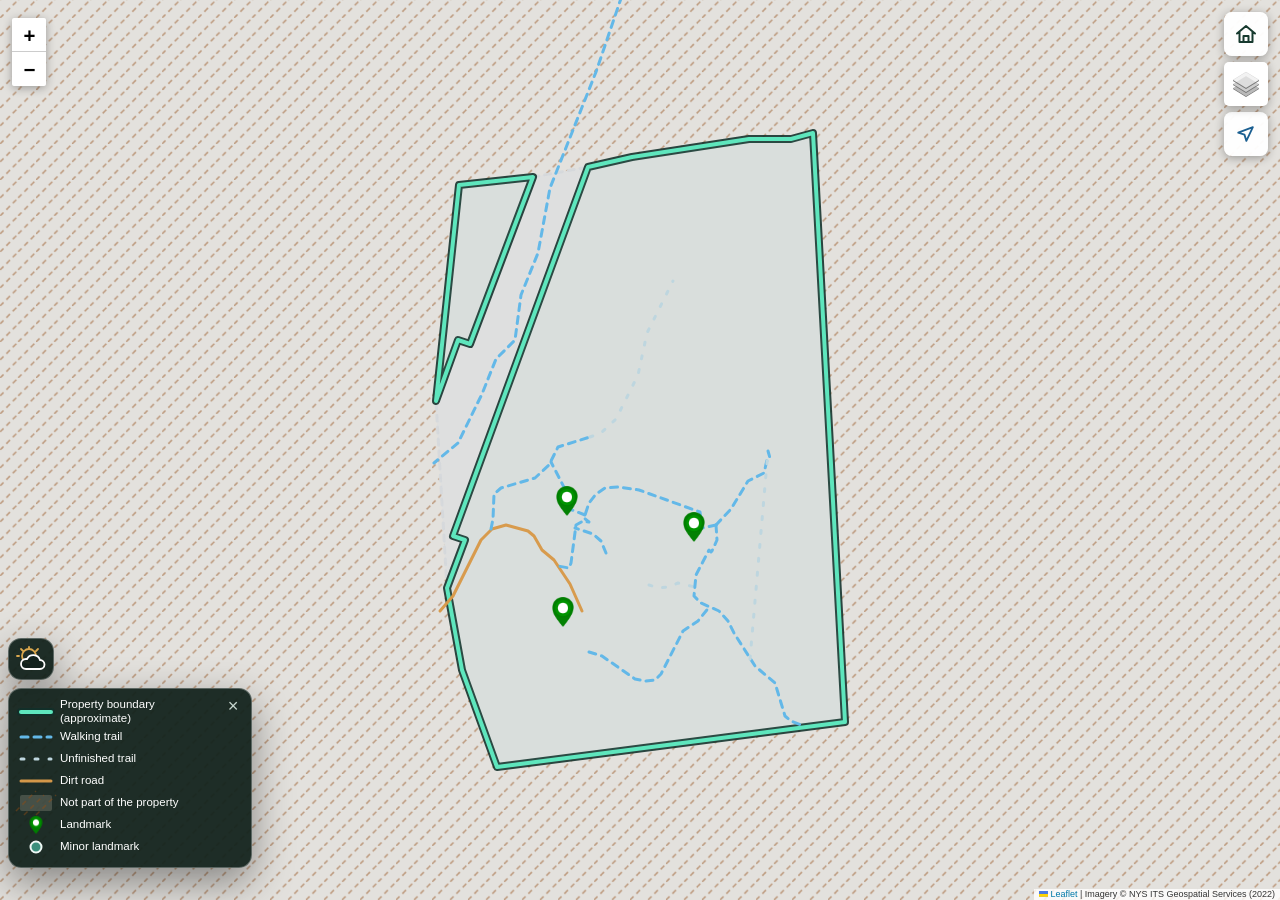
==== map.html @ 67abc8db "update/2026-11-03-terrain-context-zoom" ====
<!doctype html>
<html lang="en">
<head>
  <meta charset="utf-8">
  <meta name="viewport" content="width=device-width, initial-scale=1, viewport-fit=cover">
  <meta name="theme-color" content="#14231d">
  <title>457 Property Map</title>
  <link rel="icon" href="data:,">
  <link rel="stylesheet" href="vendor/leaflet/leaflet.css">
  <link rel="stylesheet" href="shared.css?v=20261104-1">
  <link rel="stylesheet" href="styles.css?v=20261104-1">
</head>
<body>
  <main id="map" aria-label="Interactive map of the approximate 457 Property boundaries"></main>
  <div class="guidance-tint" id="guidance-tint" aria-hidden="true"></div>
  <a class="map-control home-link" href="index.html" aria-label="Return to the home page" title="Home">
    <svg viewBox="0 0 24 24" aria-hidden="true"><path d="M3 11.5 12 4l9 7.5M5.5 10v10h13V10M9.5 20v-6h5v6"></path></svg>
  </a>

  <div class="info-overlay" id="info-overlay" hidden>
    <section class="info-dialog" role="dialog" aria-modal="true" aria-labelledby="info-title">
      <button class="info-close" id="info-close" type="button" aria-label="Close map information">×</button>
      <h2 id="info-title">Approximate boundary — not a survey</h2>
      <p>For orientation only. Do not rely on this map for legal or boundary work.</p>
    </section>
  </div>

  <div class="location-panel" aria-live="polite">
    <p id="location-status">Tap the location arrow to show your location.</p>
    <button class="map-control" id="locate-button" type="button" aria-label="Show my location" title="Show my location">
      <svg viewBox="0 0 24 24" aria-hidden="true"><path d="m19.5 4.5-7.1 15-2.1-6.8-6.8-2.1 16-6.1Z"></path></svg>
    </button>
  </div>
  <div class="guidance-pill" id="guidance-pill" role="status" aria-live="polite" hidden>
    <button id="guidance-dismiss" type="button" aria-label="End landmark guidance">
      <span id="guidance-pill-text">Guidance</span>
      <span aria-hidden="true">&times;</span>
    </button>
  </div>
  <noscript>This map requires JavaScript.</noscript>
  <script src="vendor/leaflet/leaflet.js"></script>
  <script src="route-details.js?v=20261104-1"></script>
  <script src="weather.js?v=20261104-1"></script>
  <script src="cam-capture.js?v=20261104-1"></script>
  <script src="app.js?v=20261104-1"></script>
</body>
</html>
---- vendor/leaflet/leaflet.css ----
/* required styles */

.leaflet-pane,
.leaflet-tile,
.leaflet-marker-icon,
.leaflet-marker-shadow,
.leaflet-tile-container,
.leaflet-pane > svg,
.leaflet-pane > canvas,
.leaflet-zoom-box,
.leaflet-image-layer,
.leaflet-layer {
	position: absolute;
	left: 0;
	top: 0;
	}
.leaflet-container {
	overflow: hidden;
	}
.leaflet-tile,
.leaflet-marker-icon,
.leaflet-marker-shadow {
	-webkit-user-select: none;
	   -moz-user-select: none;
	        user-select: none;
	  -webkit-user-drag: none;
	}
/* Prevents IE11 from highlighting tiles in blue */
.leaflet-tile::selection {
	background: transparent;
}
/* Safari renders non-retina tile on retina better with this, but Chrome is worse */
.leaflet-safari .leaflet-tile {
	image-rendering: -webkit-optimize-contrast;
	}
/* hack that prevents hw layers "stretching" when loading new tiles */
.leaflet-safari .leaflet-tile-container {
	width: 1600px;
	height: 1600px;
	-webkit-transform-origin: 0 0;
	}
.leaflet-marker-icon,
.leaflet-marker-shadow {
	display: block;
	}
/* .leaflet-container svg: reset svg max-width decleration shipped in Joomla! (joomla.org) 3.x */
/* .leaflet-container img: map is broken in FF if you have max-width: 100% on tiles */
.leaflet-container .leaflet-overlay-pane svg {
	max-width: none !important;
	max-height: none !important;
	}
.leaflet-container .leaflet-marker-pane img,
.leaflet-container .leaflet-shadow-pane img,
.leaflet-container .leaflet-tile-pane img,
.leaflet-container img.leaflet-image-layer,
.leaflet-container .leaflet-tile {
	max-width: none !important;
	max-height: none !important;
	width: auto;
	padding: 0;
	}

.leaflet-container img.leaflet-tile {
	/* See: https://bugs.chromium.org/p/chromium/issues/detail?id=600120 */
	mix-blend-mode: plus-lighter;
}

.leaflet-container.leaflet-touch-zoom {
	-ms-touch-action: pan-x pan-y;
	touch-action: pan-x pan-y;
	}
.leaflet-container.leaflet-touch-drag {
	-ms-touch-action: pinch-zoom;
	/* Fallback for FF which doesn't support pinch-zoom */
	touch-action: none;
	touch-action: pinch-zoom;
}
.leaflet-container.leaflet-touch-drag.leaflet-touch-zoom {
	-ms-touch-action: none;
	touch-action: none;
}
.leaflet-container {
	-webkit-tap-highlight-color: transparent;
}
.leaflet-container a {
	-webkit-tap-highlight-color: rgba(51, 181, 229, 0.4);
}
.leaflet-tile {
	filter: inherit;
	visibility: hidden;
	}
.leaflet-tile-loaded {
	visibility: inherit;
	}
.leaflet-zoom-box {
	width: 0;
	height: 0;
	-moz-box-sizing: border-box;
	     box-sizing: border-box;
	z-index: 800;
	}
/* workaround for https://bugzilla.mozilla.org/show_bug.cgi?id=888319 */
.leaflet-overlay-pane svg {
	-moz-user-select: none;
	}

.leaflet-pane         { z-index: 400; }

.leaflet-tile-pane    { z-index: 200; }
.leaflet-overlay-pane { z-index: 400; }
.leaflet-shadow-pane  { z-index: 500; }
.leaflet-marker-pane  { z-index: 600; }
.leaflet-tooltip-pane   { z-index: 650; }
.leaflet-popup-pane   { z-index: 700; }

.leaflet-map-pane canvas { z-index: 100; }
.leaflet-map-pane svg    { z-index: 200; }

.leaflet-vml-shape {
	width: 1px;
	height: 1px;
	}
.lvml {
	behavior: url(#default#VML);
	display: inline-block;
	position: absolute;
	}


/* control positioning */

.leaflet-control {
	position: relative;
	z-index: 800;
	pointer-events: visiblePainted; /* IE 9-10 doesn't have auto */
	pointer-events: auto;
	}
.leaflet-top,
.leaflet-bottom {
	position: absolute;
	z-index: 1000;
	pointer-events: none;
	}
.leaflet-top {
	top: 0;
	}
.leaflet-right {
	right: 0;
	}
.leaflet-bottom {
	bottom: 0;
	}
.leaflet-left {
	left: 0;
	}
.leaflet-control {
	float: left;
	clear: both;
	}
.leaflet-right .leaflet-control {
	float: right;
	}
.leaflet-top .leaflet-control {
	margin-top: 10px;
	}
.leaflet-bottom .leaflet-control {
	margin-bottom: 10px;
	}
.leaflet-left .leaflet-control {
	margin-left: 10px;
	}
.leaflet-right .leaflet-control {
	margin-right: 10px;
	}


/* zoom and fade animations */

.leaflet-fade-anim .leaflet-popup {
	opacity: 0;
	-webkit-transition: opacity 0.2s linear;
	   -moz-transition: opacity 0.2s linear;
	        transition: opacity 0.2s linear;
	}
.leaflet-fade-anim .leaflet-map-pane .leaflet-popup {
	opacity: 1;
	}
.leaflet-zoom-animated {
	-webkit-transform-origin: 0 0;
	    -ms-transform-origin: 0 0;
	        transform-origin: 0 0;
	}
svg.leaflet-zoom-animated {
	will-change: transform;
}

.leaflet-zoom-anim .leaflet-zoom-animated {
	-webkit-transition: -webkit-transform 0.25s cubic-bezier(0,0,0.25,1);
	   -moz-transition:    -moz-transform 0.25s cubic-bezier(0,0,0.25,1);
	        transition:         transform 0.25s cubic-bezier(0,0,0.25,1);
	}
.leaflet-zoom-anim .leaflet-tile,
.leaflet-pan-anim .leaflet-tile {
	-webkit-transition: none;
	   -moz-transition: none;
	        transition: none;
	}

.leaflet-zoom-anim .leaflet-zoom-hide {
	visibility: hidden;
	}


/* cursors */

.leaflet-interactive {
	cursor: pointer;
	}
.leaflet-grab {
	cursor: -webkit-grab;
	cursor:    -moz-grab;
	cursor:         grab;
	}
.leaflet-crosshair,
.leaflet-crosshair .leaflet-interactive {
	cursor: crosshair;
	}
.leaflet-popup-pane,
.leaflet-control {
	cursor: auto;
	}
.leaflet-dragging .leaflet-grab,
.leaflet-dragging .leaflet-grab .leaflet-interactive,
.leaflet-dragging .leaflet-marker-draggable {
	cursor: move;
	cursor: -webkit-grabbing;
	cursor:    -moz-grabbing;
	cursor:         grabbing;
	}

/* marker & overlays interactivity */
.leaflet-marker-icon,
.leaflet-marker-shadow,
.leaflet-image-layer,
.leaflet-pane > svg path,
.leaflet-tile-container {
	pointer-events: none;
	}

.leaflet-marker-icon.leaflet-interactive,
.leaflet-image-layer.leaflet-interactive,
.leaflet-pane > svg path.leaflet-interactive,
svg.leaflet-image-layer.leaflet-interactive path {
	pointer-events: visiblePainted; /* IE 9-10 doesn't have auto */
	pointer-events: auto;
	}

/* visual tweaks */

.leaflet-container {
	background: #ddd;
	outline-offset: 1px;
	}
.leaflet-container a {
	color: #0078A8;
	}
.leaflet-zoom-box {
	border: 2px dotted #38f;
	background: rgba(255,255,255,0.5);
	}


/* general typography */
.leaflet-container {
	font-family: "Helvetica Neue", Arial, Helvetica, sans-serif;
	font-size: 12px;
	font-size: 0.75rem;
	line-height: 1.5;
	}


/* general toolbar styles */

.leaflet-bar {
	box-shadow: 0 1px 5px rgba(0,0,0,0.65);
	border-radius: 4px;
	}
.leaflet-bar a {
	background-color: #fff;
	border-bottom: 1px solid #ccc;
	width: 26px;
	height: 26px;
	line-height: 26px;
	display: block;
	text-align: center;
	text-decoration: none;
	color: black;
	}
.leaflet-bar a,
.leaflet-control-layers-toggle {
	background-position: 50% 50%;
	background-repeat: no-repeat;
	display: block;
	}
.leaflet-bar a:hover,
.leaflet-bar a:focus {
	background-color: #f4f4f4;
	}
.leaflet-bar a:first-child {
	border-top-left-radius: 4px;
	border-top-right-radius: 4px;
	}
.leaflet-bar a:last-child {
	border-bottom-left-radius: 4px;
	border-bottom-right-radius: 4px;
	border-bottom: none;
	}
.leaflet-bar a.leaflet-disabled {
	cursor: default;
	background-color: #f4f4f4;
	color: #bbb;
	}

.leaflet-touch .leaflet-bar a {
	width: 30px;
	height: 30px;
	line-height: 30px;
	}
.leaflet-touch .leaflet-bar a:first-child {
	border-top-left-radius: 2px;
	border-top-right-radius: 2px;
	}
.leaflet-touch .leaflet-bar a:last-child {
	border-bottom-left-radius: 2px;
	border-bottom-right-radius: 2px;
	}

/* zoom control */

.leaflet-control-zoom-in,
.leaflet-control-zoom-out {
	font: bold 18px 'Lucida Console', Monaco, monospace;
	text-indent: 1px;
	}

.leaflet-touch .leaflet-control-zoom-in, .leaflet-touch .leaflet-control-zoom-out  {
	font-size: 22px;
	}


/* layers control */

.leaflet-control-layers {
	box-shadow: 0 1px 5px rgba(0,0,0,0.4);
	background: #fff;
	border-radius: 5px;
	}
.leaflet-control-layers-toggle {
	background-image: url(images/layers.png);
	width: 36px;
	height: 36px;
	}
.leaflet-retina .leaflet-control-layers-toggle {
	background-image: url(images/layers-2x.png);
	background-size: 26px 26px;
	}
.leaflet-touch .leaflet-control-layers-toggle {
	width: 44px;
	height: 44px;
	}
.leaflet-control-layers .leaflet-control-layers-list,
.leaflet-control-layers-expanded .leaflet-control-layers-toggle {
	display: none;
	}
.leaflet-control-layers-expanded .leaflet-control-layers-list {
	display: block;
	position: relative;
	}
.leaflet-control-layers-expanded {
	padding: 6px 10px 6px 6px;
	color: #333;
	background: #fff;
	}
.leaflet-control-layers-scrollbar {
	overflow-y: scroll;
	overflow-x: hidden;
	padding-right: 5px;
	}
.leaflet-control-layers-selector {
	margin-top: 2px;
	position: relative;
	top: 1px;
	}
.leaflet-control-layers label {
	display: block;
	font-size: 13px;
	font-size: 1.08333em;
	}
.leaflet-control-layers-separator {
	height: 0;
	border-top: 1px solid #ddd;
	margin: 5px -10px 5px -6px;
	}

/* Default icon URLs */
.leaflet-default-icon-path { /* used only in path-guessing heuristic, see L.Icon.Default */
	background-image: url(images/marker-icon.png);
	}


/* attribution and scale controls */

.leaflet-container .leaflet-control-attribution {
	background: #fff;
	background: rgba(255, 255, 255, 0.8);
	margin: 0;
	}
.leaflet-control-attribution,
.leaflet-control-scale-line {
	padding: 0 5px;
	color: #333;
	line-height: 1.4;
	}
.leaflet-control-attribution a {
	text-decoration: none;
	}
.leaflet-control-attribution a:hover,
.leaflet-control-attribution a:focus {
	text-decoration: underline;
	}
.leaflet-attribution-flag {
	display: inline !important;
	vertical-align: baseline !important;
	width: 1em;
	height: 0.6669em;
	}
.leaflet-left .leaflet-control-scale {
	margin-left: 5px;
	}
.leaflet-bottom .leaflet-control-scale {
	margin-bottom: 5px;
	}
.leaflet-control-scale-line {
	border: 2px solid #777;
	border-top: none;
	line-height: 1.1;
	padding: 2px 5px 1px;
	white-space: nowrap;
	-moz-box-sizing: border-box;
	     box-sizing: border-box;
	background: rgba(255, 255, 255, 0.8);
	text-shadow: 1px 1px #fff;
	}
.leaflet-control-scale-line:not(:first-child) {
	border-top: 2px solid #777;
	border-bottom: none;
	margin-top: -2px;
	}
.leaflet-control-scale-line:not(:first-child):not(:last-child) {
	border-bottom: 2px solid #777;
	}

.leaflet-touch .leaflet-control-attribution,
.leaflet-touch .leaflet-control-layers,
.leaflet-touch .leaflet-bar {
	box-shadow: none;
	}
.leaflet-touch .leaflet-control-layers,
.leaflet-touch .leaflet-bar {
	border: 2px solid rgba(0,0,0,0.2);
	background-clip: padding-box;
	}


/* popup */

.leaflet-popup {
	position: absolute;
	text-align: center;
	margin-bottom: 20px;
	}
.leaflet-popup-content-wrapper {
	padding: 1px;
	text-align: left;
	border-radius: 12px;
	}
.leaflet-popup-content {
	margin: 13px 24px 13px 20px;
	line-height: 1.3;
	font-size: 13px;
	font-size: 1.08333em;
	min-height: 1px;
	}
.leaflet-popup-content p {
	margin: 17px 0;
	margin: 1.3em 0;
	}
.leaflet-popup-tip-container {
	width: 40px;
	height: 20px;
	position: absolute;
	left: 50%;
	margin-top: -1px;
	margin-left: -20px;
	overflow: hidden;
	pointer-events: none;
	}
.leaflet-popup-tip {
	width: 17px;
	height: 17px;
	padding: 1px;

	margin: -10px auto 0;
	pointer-events: auto;

	-webkit-transform: rotate(45deg);
	   -moz-transform: rotate(45deg);
	    -ms-transform: rotate(45deg);
	        transform: rotate(45deg);
	}
.leaflet-popup-content-wrapper,
.leaflet-popup-tip {
	background: white;
	color: #333;
	box-shadow: 0 3px 14px rgba(0,0,0,0.4);
	}
.leaflet-container a.leaflet-popup-close-button {
	position: absolute;
	top: 0;
	right: 0;
	border: none;
	text-align: center;
	width: 24px;
	height: 24px;
	font: 16px/24px Tahoma, Verdana, sans-serif;
	color: #757575;
	text-decoration: none;
	background: transparent;
	}
.leaflet-container a.leaflet-popup-close-button:hover,
.leaflet-container a.leaflet-popup-close-button:focus {
	color: #585858;
	}
.leaflet-popup-scrolled {
	overflow: auto;
	}

.leaflet-oldie .leaflet-popup-content-wrapper {
	-ms-zoom: 1;
	}
.leaflet-oldie .leaflet-popup-tip {
	width: 24px;
	margin: 0 auto;

	-ms-filter: "progid:DXImageTransform.Microsoft.Matrix(M11=0.70710678, M12=0.70710678, M21=-0.70710678, M22=0.70710678)";
	filter: progid:DXImageTransform.Microsoft.Matrix(M11=0.70710678, M12=0.70710678, M21=-0.70710678, M22=0.70710678);
	}

.leaflet-oldie .leaflet-control-zoom,
.leaflet-oldie .leaflet-control-layers,
.leaflet-oldie .leaflet-popup-content-wrapper,
.leaflet-oldie .leaflet-popup-tip {
	border: 1px solid #999;
	}


/* div icon */

.leaflet-div-icon {
	background: #fff;
	border: 1px solid #666;
	}


/* Tooltip */
/* Base styles for the element that has a tooltip */
.leaflet-tooltip {
	position: absolute;
	padding: 6px;
	background-color: #fff;
	border: 1px solid #fff;
	border-radius: 3px;
	color: #222;
	white-space: nowrap;
	-webkit-user-select: none;
	-moz-user-select: none;
	-ms-user-select: none;
	user-select: none;
	pointer-events: none;
	box-shadow: 0 1px 3px rgba(0,0,0,0.4);
	}
.leaflet-tooltip.leaflet-interactive {
	cursor: pointer;
	pointer-events: auto;
	}
.leaflet-tooltip-top:before,
.leaflet-tooltip-bottom:before,
.leaflet-tooltip-left:before,
.leaflet-tooltip-right:before {
	position: absolute;
	pointer-events: none;
	border: 6px solid transparent;
	background: transparent;
	content: "";
	}

/* Directions */

.leaflet-tooltip-bottom {
	margin-top: 6px;
}
.leaflet-tooltip-top {
	margin-top: -6px;
}
.leaflet-tooltip-bottom:before,
.leaflet-tooltip-top:before {
	left: 50%;
	margin-left: -6px;
	}
.leaflet-tooltip-top:before {
	bottom: 0;
	margin-bottom: -12px;
	border-top-color: #fff;
	}
.leaflet-tooltip-bottom:before {
	top: 0;
	margin-top: -12px;
	margin-left: -6px;
	border-bottom-color: #fff;
	}
.leaflet-tooltip-left {
	margin-left: -6px;
}
.leaflet-tooltip-right {
	margin-left: 6px;
}
.leaflet-tooltip-left:before,
.leaflet-tooltip-right:before {
	top: 50%;
	margin-top: -6px;
	}
.leaflet-tooltip-left:before {
	right: 0;
	margin-right: -12px;
	border-left-color: #fff;
	}
.leaflet-tooltip-right:before {
	left: 0;
	margin-left: -12px;
	border-right-color: #fff;
	}

/* Printing */

@media print {
	/* Prevent printers from removing background-images of controls. */
	.leaflet-control {
		-webkit-print-color-adjust: exact;
		print-color-adjust: exact;
		}
	}
---- shared.css ----
:root {
  --shared-surface-dark: rgba(20, 35, 29, 0.95);
  --shared-surface-light: #f3f0e8;
  --shared-text-on-dark: #ffffff;
  --shared-text-deep: #183129;
  --shared-text-muted: #61776f;
  --shared-accent: #3c7160;
  --shared-accent-dark: #214d40;
  --shared-accent-deep: #173a2f;
}

.route-details-popout {
  position: absolute;
  z-index: 20;
  width: min(350px, calc(100vw - 44px));
  padding: 17px;
  border: 1px solid rgba(41, 70, 60, 0.3);
  border-radius: 13px;
  color: var(--shared-text-deep);
  background: rgba(253, 252, 247, 0.98);
  box-shadow: 0 16px 40px rgba(28, 50, 42, 0.25);
}
.route-details-popout[hidden] { display: none; }
.route-details-popout h3 { margin: 0 34px 10px 0; font-size: 1.05rem; }
.route-details-close {
  position: absolute;
  top: 7px;
  right: 8px;
  width: 32px;
  height: 32px;
  padding: 0;
  border: 0;
  border-radius: 7px;
  color: #29463c;
  background: transparent;
  font-size: 25px;
  line-height: 1;
  cursor: pointer;
}
.route-details-close:hover,
.route-details-close:focus-visible { background: rgba(60, 113, 96, 0.12); }
.route-elevation-chart { width: 100%; height: auto; display: block; overflow: visible; }
.route-elevation-baseline { stroke: rgba(41, 70, 60, 0.24); stroke-width: 1; }
.route-elevation-area { fill: rgba(60, 113, 96, 0.13); }
.route-elevation-line {
  fill: none;
  stroke: var(--shared-accent);
  stroke-width: 3;
  stroke-linecap: round;
  stroke-linejoin: round;
}
.route-elevation-label { fill: var(--shared-text-muted); font-size: 10px; font-weight: 700; }
.route-elevation-unavailable { margin: 14px 0; color: var(--shared-text-muted); font-size: 0.8rem; }
.route-elevation-stats {
  display: grid;
  grid-template-columns: 1fr 1fr;
  gap: 8px;
  margin-top: 5px;
}
.route-elevation-stats span {
  display: grid;
  gap: 2px;
  padding: 8px 9px;
  border-radius: 8px;
  background: rgba(60, 113, 96, 0.08);
}
.route-elevation-stats small { color: var(--shared-text-muted); font-size: 0.68rem; }
.route-elevation-stats strong { font-size: 0.9rem; }
.route-elevation-note { margin: 10px 0; color: var(--shared-text-muted); font-size: 0.72rem; line-height: 1.4; }

.property-weather { color: var(--shared-text-deep); font-size: 0.78rem; line-height: 1.4; }
.property-weather p { margin: 0; }
.weather-accessible-title { position: absolute !important; width: 1px; height: 1px; padding: 0; margin: -1px !important; overflow: hidden; clip-path: inset(50%); white-space: nowrap; border: 0; }
.weather-status { margin-bottom: 5px !important; font-size: 0.72rem; font-weight: 700; }
.weather-status--stale { color: #8a4e13; }
.weather-metrics { display: grid; grid-template-columns: minmax(0, 1fr) minmax(0, 1fr); align-items: center; gap: 8px; }
.weather-temperature-group { min-width: 0; }
.weather-temperature-line { display: flex; align-items: center; flex-wrap: wrap; gap: 6px; }
.weather-temperature { font-size: 1.65rem; font-weight: 750; line-height: 1.2; }
.weather-condition-icon { width: 36px; height: 36px; flex: 0 0 36px; fill: none; stroke: currentColor; stroke-width: 1.8; stroke-linecap: round; stroke-linejoin: round; }
.weather-condition-text { margin-top: 3px !important; font-size: 0.7rem; }
.weather-wind { display: grid; justify-items: center; text-align: center; min-width: 0; }
.weather-wind-symbol { display: grid; place-items: center; height: 36px; font-size: 0.75rem; }
.weather-wind-arrow { width: 32px; height: 36px; fill: none; stroke: currentColor; stroke-width: 2.8; stroke-linecap: round; stroke-linejoin: round; }
.weather-wind-speed { font-size: 1.15rem; font-weight: 750; line-height: 1.25; }
.weather-wind-unit { font-size: 0.72em; font-weight: 600; }
.weather-wind-direction, .weather-wind-gust { font-size: 0.69rem; }
.weather-reading + .weather-reading { margin-top: 2px; }
.weather-observed-precipitation { margin-top: 7px !important; }
.weather-station { margin-top: 9px !important; color: #566b63; font-size: 0.67rem; }
.weather-station a { color: inherit; text-underline-offset: 2px; }
.weather-forecast { margin-top: 9px; padding-top: 7px; border-top: 1px solid rgba(41, 70, 60, 0.18); color: #566b63; font-size: 0.72rem; }
.weather-forecast-title { margin-bottom: 5px !important; font-weight: 700; }
.weather-forecast .weather-temperature { font-size: 1.1rem; }
.weather-forecast .weather-condition-icon { width: 26px; height: 26px; flex-basis: 26px; }
.weather-forecast .weather-wind-symbol { height: 26px; }
.weather-forecast .weather-wind-arrow { width: 23px; height: 26px; stroke-width: 2.5; }
.weather-forecast .weather-wind-speed { font-size: 0.9rem; }
.weather-forecast .weather-wind-direction { font-size: 0.65rem; }
.weather-forecast .weather-reading { margin-top: 4px; }
.weather-message { margin-top: 7px !important; font-size: 0.7rem; }
.property-weather--compact .weather-temperature { font-size: 1.45rem; }
.property-weather--compact .weather-forecast .weather-temperature { font-size: 1.05rem; }
---- styles.css ----
:root {
  color-scheme: light;
  --chrome-surface: var(--shared-surface-dark);
  --chrome-text: var(--shared-text-on-dark);
  --chrome-muted: #c7d6cf;
  --chrome-border: 1px solid rgba(255, 255, 255, 0.28);
  --chrome-radius: 13px;
  --chrome-shadow: 0 14px 40px rgba(0, 0, 0, 0.42);
  --panel: var(--chrome-surface);
  --panel-text: var(--chrome-text);
  --owned: #5ee6bd;
  --owned-dark: #102f29;
  --location: #2f8cff;
  --guidance-hue: 163;
  --guidance-saturation-0: 84;
  --guidance-saturation-30: 83;
  --guidance-saturation-60: 82;
  --guidance-saturation-110: 80;
  --guidance-saturation-180: 78;
  --guidance-lightness-0: 68;
  --guidance-lightness-30: 67;
  --guidance-lightness-60: 66;
  --guidance-lightness-110: 65;
  --guidance-lightness-180: 64;
  --guidance-opacity-0: 0.72;
  --guidance-opacity-30: 0.69;
  --guidance-opacity-60: 0.67;
  --guidance-opacity-110: 0.64;
  --guidance-opacity-180: 0.62;
  --guidance-blur-0: 3;
  --guidance-blur-30: 3.2;
  --guidance-blur-60: 3.5;
  --guidance-blur-110: 3.8;
  --guidance-blur-180: 4;
  --control-size: 44px;
  --control-right: calc(12px + env(safe-area-inset-right));
  font-family: system-ui, -apple-system, BlinkMacSystemFont, "Segoe UI", sans-serif;
}

@property --guidance-x {
  syntax: "<percentage>";
  inherits: false;
  initial-value: 50%;
}

@property --guidance-y {
  syntax: "<percentage>";
  inherits: false;
  initial-value: -2%;
}

* { box-sizing: border-box; }

html, body, #map {
  width: 100%;
  height: 100%;
  margin: 0;
}

body {
  overflow: hidden;
  background: #18211d;
}

.guidance-tint {
  --guidance-x: 50%;
  --guidance-y: -2%;
  --guidance-saturation: 74%;
  --guidance-lightness: 64%;
  --guidance-opacity: 0;
  --guidance-blur: 4px;
  --guidance-radius: clamp(150px, 24vw, 320px);
  position: fixed;
  z-index: 800;
  inset: 0;
  opacity: 0;
  background: radial-gradient(
    circle var(--guidance-radius) at var(--guidance-x) var(--guidance-y),
    hsl(var(--guidance-hue) var(--guidance-saturation) var(--guidance-lightness)) 0%,
    hsl(var(--guidance-hue) var(--guidance-saturation) var(--guidance-lightness) / 0.82) 24%,
    hsl(var(--guidance-hue) var(--guidance-saturation) var(--guidance-lightness) / 0.34) 52%,
    hsl(var(--guidance-hue) var(--guidance-saturation) var(--guidance-lightness) / 0) 100%
  );
  filter: blur(var(--guidance-blur));
  pointer-events: none;
  transition:
    --guidance-x 220ms cubic-bezier(0.22, 0.61, 0.36, 1),
    --guidance-y 220ms cubic-bezier(0.22, 0.61, 0.36, 1),
    opacity 260ms ease-out,
    filter 420ms ease;
  will-change: opacity, filter;
}

.guidance-tint--active {
  opacity: var(--guidance-opacity);
  transition:
    --guidance-x 220ms cubic-bezier(0.22, 0.61, 0.36, 1),
    --guidance-y 220ms cubic-bezier(0.22, 0.61, 0.36, 1),
    opacity 320ms ease-out,
    filter 420ms ease;
}

.guidance-tint--starting { transition-duration: 220ms, 220ms, 420ms, 420ms; }

.guidance-tint--locked {
  animation: guidance-breathe 2.4s ease-in-out infinite;
}

@keyframes guidance-breathe {
  0%, 100% { filter: blur(var(--guidance-blur)) brightness(1); }
  50% { filter: blur(var(--guidance-blur)) brightness(1.14); }
}

button { font: inherit; }

.map-control {
  width: var(--control-size);
  height: var(--control-size);
  display: grid;
  place-items: center;
  padding: 0;
  border: 0;
  border-radius: 8px;
  color: var(--shared-accent-deep);
  background: rgba(255, 255, 255, 0.96);
  box-shadow: 0 2px 10px rgba(0, 0, 0, 0.32);
  cursor: pointer;
  text-decoration: none;
  touch-action: manipulation;
}

.map-control:hover { background: var(--shared-text-on-dark); color: #0b2b21; }
.map-control:focus-visible, .info-close:focus-visible {
  outline: 3px solid var(--owned);
  outline-offset: 2px;
}

.map-control svg {
  width: 22px;
  height: 22px;
  fill: none;
  stroke: currentColor;
  stroke-linecap: round;
  stroke-linejoin: round;
  stroke-width: 2;
}

.home-link {
  position: fixed;
  z-index: 1000;
  right: var(--control-right);
}

.home-link { top: calc(12px + env(safe-area-inset-top)); }
.home-link svg { width: 24px; height: 24px; }

.info-overlay {
  position: fixed;
  z-index: 2000;
  inset: 0;
  display: grid;
  place-items: center;
  padding: 20px;
  background: rgba(7, 16, 13, 0.34);
}

.info-overlay[hidden] { display: none; }

.info-dialog {
  position: relative;
  width: min(440px, 100%);
  padding: 25px 48px 24px 25px;
  border: var(--chrome-border);
  border-radius: var(--chrome-radius);
  color: var(--chrome-text);
  background: var(--chrome-surface);
  box-shadow: var(--chrome-shadow);
}

.info-dialog h2 {
  margin: 0 0 8px;
  font-size: 1.05rem;
  line-height: 1.3;
}

.info-dialog p {
  margin: 0;
  font-size: 0.87rem;
  line-height: 1.5;
}

.info-close {
  position: absolute;
  top: 9px;
  right: 10px;
  width: 32px;
  height: 32px;
  padding: 0;
  border: 0;
  border-radius: 7px;
  color: var(--chrome-text);
  background: transparent;
  font-size: 25px;
  line-height: 1;
  cursor: pointer;
}

.info-close:hover { background: rgba(255, 255, 255, 0.12); }

.location-panel {
  position: fixed;
  z-index: 1000;
  top: calc(112px + env(safe-area-inset-top));
  right: var(--control-right);
  display: flex;
  align-items: center;
  gap: 8px;
}

.location-panel p {
  display: none;
  max-width: min(255px, calc(100vw - 84px));
  margin: 0;
  padding: 9px 11px;
  border-radius: 8px;
  color: var(--chrome-text);
  background: var(--chrome-surface);
  box-shadow: 0 2px 10px rgba(0, 0, 0, 0.32);
  font-size: 12px;
  line-height: 1.3;
}

.location-panel[data-show-status="true"] p { display: block; }

#locate-button { color: #1b5f91; }
#locate-button[disabled] { cursor: wait; opacity: 0.72; }

.leaflet-control-zoom, .leaflet-control-layers {
  border: 0 !important;
  box-shadow: 0 2px 10px rgba(0, 0, 0, 0.32) !important;
}

.leaflet-top.leaflet-left {
  top: calc(8px + env(safe-area-inset-top));
  left: calc(2px + env(safe-area-inset-left));
}

.leaflet-control-zoom a {
  width: 38px !important;
  height: 38px !important;
  line-height: 38px !important;
  font-size: 22px !important;
}

.leaflet-top.leaflet-right {
  z-index: 1200;
  top: calc(52px + env(safe-area-inset-top));
  right: calc(2px + env(safe-area-inset-right));
}

.leaflet-control-layers-toggle {
  width: var(--control-size) !important;
  height: var(--control-size) !important;
  background-image: url("vendor/leaflet/images/layers.png") !important;
  background-position: center !important;
  background-repeat: no-repeat !important;
  background-size: 26px 26px !important;
}

.leaflet-control-layers-expanded {
  position: relative;
  width: var(--control-size);
  height: var(--control-size);
  padding: 0;
  color: var(--shared-accent-deep);
}

.leaflet-control-layers-expanded .leaflet-control-layers-toggle {
  display: block;
}

.leaflet-control-layers-expanded .leaflet-control-layers-list {
  position: absolute;
  top: 0;
  right: calc(100% + 8px);
  min-width: max-content;
  padding: 6px 10px 6px 6px;
  border-radius: 5px;
  color: #333333;
  background: var(--shared-text-on-dark);
  box-shadow: 0 2px 10px rgba(0, 0, 0, 0.32);
}

.leaflet-control-layers-expanded::after {
  position: absolute;
  top: 0;
  right: 100%;
  width: 8px;
  height: var(--control-size);
  content: "";
}

.layer-reset-section {
  display: flex;
  align-items: center;
  gap: 7px;
  margin: 7px -4px -1px;
  padding: 7px 4px 0;
  border-top: 1px solid #d7d7d7;
}

.layer-about-button {
  width: 36px;
  height: 36px;
  display: grid;
  place-items: center;
  flex: 0 0 36px;
  padding: 4px;
  border: 1px solid #b9c1bd;
  border-radius: 5px;
  color: var(--shared-accent-deep);
  background: #f5f7f6;
  cursor: pointer;
}

.layer-about-button svg {
  width: 19px;
  height: 19px;
  fill: none;
  stroke: currentColor;
  stroke-linecap: round;
  stroke-linejoin: round;
  stroke-width: 2;
}

.layer-about-button:hover,
.layer-about-button:focus-visible {
  border-color: #648177;
  outline: 2px solid var(--owned);
  outline-offset: 1px;
  background: var(--shared-text-on-dark);
}

.layer-reset-button {
  flex: 1;
  min-height: 36px;
  padding: 6px 9px;
  border: 1px solid #b9c1bd;
  border-radius: 5px;
  color: var(--shared-accent-deep);
  background: #f5f7f6;
  font-size: 12px;
  font-weight: 650;
  cursor: pointer;
}

.layer-reset-button:hover,
.layer-reset-button:focus-visible {
  border-color: #648177;
  background: var(--shared-text-on-dark);
}

.contour-elevation-label {
  color: #725535;
  background: transparent;
  border: 0;
  text-align: center;
  font: 600 10.5px/18px system-ui, sans-serif;
  white-space: nowrap;
  text-shadow: -1px -1px 1px #fff9ed, 1px -1px 1px #fff9ed,
    -1px 1px 1px #fff9ed, 1px 1px 1px #fff9ed;
  pointer-events: none !important;
}

.contour-elevation-label--minor {
  color: rgba(114, 85, 53, 0.76);
  font-size: 9.5px;
  font-weight: 500;
  line-height: 16px;
  text-shadow: -1px -1px 1px rgba(255, 249, 237, 0.8),
    1px 1px 1px rgba(255, 249, 237, 0.8);
}

.contour-label-measure {
  position: absolute;
  width: max-content;
  height: auto;
  visibility: hidden;
}

.leaflet-control-attribution {
  max-width: 65vw;
  font-size: 9px !important;
  line-height: 1.2;
}

.leaflet-popup-content-wrapper,
.leaflet-popup-tip {
  color: var(--chrome-text);
  background: var(--chrome-surface);
}

.leaflet-popup-content-wrapper {
  border: var(--chrome-border);
  border-radius: var(--chrome-radius);
  box-shadow: var(--chrome-shadow);
}

.leaflet-popup-content {
  margin: 14px 38px 15px 16px;
  font-size: 0.87rem;
  line-height: 1.5;
}

.map-popup-content--standard {
  width: min(210px, calc(100vw - 108px));
}

.map-popup-content > strong {
  display: block;
  margin: 0 0 5px;
  font-size: 1.05rem;
  font-weight: 750;
  line-height: 1.3;
}

.point-popup-photo {
  position: absolute;
  visibility: hidden;
  pointer-events: none;
  width: 100%;
  aspect-ratio: 4 / 3;
  margin: 0 0 10px;
  overflow: hidden;
  border-radius: 9px;
  background: rgba(255, 255, 255, 0.08);
}

.point-popup-photo.is-loaded {
  position: static;
  visibility: visible;
  pointer-events: auto;
}

.point-popup-photo img {
  width: 100%;
  height: 100%;
  display: block;
  object-fit: cover;
}

.leaflet-pane > svg path.leaflet-interactive:focus:not(:focus-visible) { outline: none; }

.map-popup-secondary,
.map-popup-detail,
.map-popup-caveat {
  display: block;
}

.map-popup-detail { white-space: pre-line; }

.map-popup-secondary {
  margin-bottom: 4px;
  color: var(--chrome-muted);
  font-size: 0.78rem;
  font-weight: 700;
}

.map-popup-caveat {
  margin-top: 6px;
  color: var(--chrome-muted);
  font-size: 0.76rem;
  line-height: 1.45;
}

.route-summary {
  display: block;
  margin-top: 10px;
  padding-top: 8px;
  border-top: 1px solid rgba(255, 255, 255, 0.18);
}

.route-summary-row {
  display: flex;
  align-items: center;
  justify-content: flex-start;
  gap: 12px;
  color: var(--chrome-text);
  font-size: 0.8rem;
  font-weight: 700;
}

.route-summary-row + .route-summary-row {
  margin-top: 6px;
}

.route-difficulty {
  display: inline-flex;
  align-items: center;
  gap: 6px;
}

.route-difficulty-symbol {
  display: inline-block;
  width: 11px;
  height: 11px;
  flex: 0 0 auto;
  background: currentColor;
}

.route-difficulty--easy { color: #58d36b; }
.route-difficulty--easy .route-difficulty-symbol { border-radius: 50%; }
.route-difficulty--moderate { color: #62a8ff; }
.route-difficulty--rugged { color: #f4f6f5; }
.route-difficulty--rugged .route-difficulty-symbol {
  width: 10px;
  height: 10px;
  margin: 0 1px;
  transform: rotate(45deg);
}

.route-length {
  margin-left: auto;
  color: var(--chrome-muted);
  white-space: nowrap;
}

.route-details-trigger {
  padding: 0;
  border: 0;
  border-bottom: 1px solid currentColor;
  color: #9bdcc8;
  background: transparent;
  font: inherit;
  font-size: 0.76rem;
  cursor: pointer;
}

.route-details-trigger:hover,
.route-details-trigger:focus-visible {
  color: var(--shared-text-on-dark);
  outline: 2px solid #5ee6bd;
  outline-offset: 3px;
}

.route-details-popout--map {
  position: fixed;
  z-index: 1100;
  top: 50%;
  left: 50%;
  transform: translate(-50%, -50%);
}

.cam-capture-launcher {
  position: fixed;
  z-index: 1050;
  right: max(12px, env(safe-area-inset-right));
  bottom: max(12px, env(safe-area-inset-bottom));
  display: flex;
  gap: 8px;
}

.cam-capture-launcher[hidden],
.cam-capture-panel[hidden] {
  display: none;
}

.cam-capture-launcher button,
.cam-capture-panel button,
.cam-capture-panel select,
.cam-capture-panel input,
.cam-capture-panel textarea {
  font: inherit;
}

.cam-capture-launcher button,
.cam-capture-panel button {
  min-height: 46px;
  padding: 10px 14px;
  border: 1px solid rgba(255, 255, 255, 0.34);
  border-radius: 9px;
  color: var(--chrome-text);
  background: var(--chrome-surface);
  box-shadow: 0 7px 20px rgba(0, 0, 0, 0.34);
  font-weight: 750;
  cursor: pointer;
  touch-action: manipulation;
}

.cam-capture-launcher button:hover,
.cam-capture-launcher button:focus-visible,
.cam-capture-panel button:hover,
.cam-capture-panel button:focus-visible,
.cam-capture-panel select:focus-visible,
.cam-capture-panel input:focus-visible,
.cam-capture-panel textarea:focus-visible {
  outline: 3px solid var(--owned);
  outline-offset: 2px;
}

.cam-capture-panel {
  position: fixed;
  z-index: 1200;
  right: max(10px, env(safe-area-inset-right));
  bottom: max(10px, env(safe-area-inset-bottom));
  left: max(10px, env(safe-area-inset-left));
  max-height: min(58vh, calc(100vh - 20px - env(safe-area-inset-top)));
  overflow-y: auto;
  padding: 17px;
  border: var(--chrome-border);
  border-radius: var(--chrome-radius);
  color: var(--chrome-text);
  background: var(--chrome-surface);
  box-shadow: var(--chrome-shadow);
  overscroll-behavior: contain;
}

.cam-capture-heading {
  display: flex;
  align-items: flex-start;
  justify-content: space-between;
  gap: 14px;
}

.cam-capture-eyebrow {
  margin: 0 0 3px;
  color: var(--chrome-muted);
  font-size: 0.76rem;
  font-weight: 750;
  letter-spacing: 0.04em;
  text-transform: uppercase;
}

.cam-capture-heading h2 {
  margin: 0;
  font-size: 1.12rem;
  line-height: 1.25;
}

.cam-capture-panel .cam-cancel-button {
  min-height: 42px;
  padding: 8px 12px;
  box-shadow: none;
  background: rgba(255, 255, 255, 0.08);
}

.cam-capture-prompt {
  margin: 13px 0;
  padding: 10px 12px;
  border-radius: 9px;
  color: #102f29;
  background: #b8f2df;
  font-size: 0.9rem;
  font-weight: 750;
  line-height: 1.35;
}

.cam-capture-grid {
  display: grid;
  grid-template-columns: 1fr 1fr;
  gap: 8px;
  margin-bottom: 11px;
}

.cam-capture-value {
  margin: 0;
  padding: 9px 10px;
  border: 1px solid rgba(255, 255, 255, 0.16);
  border-radius: 8px;
  background: rgba(255, 255, 255, 0.06);
}

.cam-capture-value span,
.cam-capture-field > span,
.cam-export-output > span {
  display: block;
  margin-bottom: 4px;
  color: var(--chrome-muted);
  font-size: 0.73rem;
  font-weight: 700;
}

.cam-capture-value strong {
  font-size: 0.9rem;
}

.cam-capture-field,
.cam-export-output {
  display: block;
  margin-top: 9px;
}

.cam-capture-field select,
.cam-capture-field input,
.cam-export-output textarea {
  width: 100%;
  min-height: 46px;
  padding: 9px 10px;
  border: 1px solid rgba(255, 255, 255, 0.3);
  border-radius: 8px;
  color: #15231e;
  background: #ffffff;
  font-size: 16px;
}

.cam-capture-field :disabled {
  opacity: 0.56;
}

.cam-capture-actions {
  display: grid;
  grid-template-columns: 1fr 1fr;
  gap: 8px;
  margin-top: 13px;
}

.cam-capture-panel .cam-confirm-button {
  color: #102f29;
  background: #74e3be;
}

.cam-capture-panel .cam-confirm-button:disabled {
  opacity: 0.48;
  cursor: not-allowed;
}

.cam-export-warning,
.cam-export-status {
  margin: 10px 0 0;
  color: var(--chrome-muted);
  font-size: 0.76rem;
  line-height: 1.4;
}

.cam-export-output textarea {
  min-height: 112px;
  resize: vertical;
  font-family: ui-monospace, SFMono-Regular, Consolas, monospace;
  font-size: 12px;
  line-height: 1.35;
}

@media (min-width: 721px) {
  .cam-capture-panel {
    left: 50%;
    width: min(620px, calc(100vw - 180px));
    max-height: min(58vh, calc(100vh - 48px));
    transform: translateX(-50%);
  }
}

@media (max-width: 520px) {
  .cam-capture-launcher {
    right: max(8px, env(safe-area-inset-right));
    bottom: max(8px, env(safe-area-inset-bottom));
    left: max(8px, env(safe-area-inset-left));
  }

  .cam-capture-launcher button { flex: 1; }
  .cam-capture-actions { grid-template-columns: 1fr; }
}

@media (min-width: 721px) {
  .route-details-popout--map {
    top: auto;
    bottom: max(24px, env(safe-area-inset-bottom));
    width: min(560px, calc(100vw - 180px));
    max-height: calc(100vh - 96px);
    overflow-y: auto;
    transform: translateX(-50%);
  }
}

.leaflet-container a.leaflet-popup-close-button {
  top: 7px;
  right: 8px;
  width: 30px;
  height: 30px;
  color: var(--chrome-text);
  font-size: 23px;
  line-height: 30px;
}

.leaflet-container a.leaflet-popup-close-button:hover,
.leaflet-container a.leaflet-popup-close-button:focus-visible {
  color: var(--chrome-text);
  background: rgba(255, 255, 255, 0.12);
}

.leaflet-tooltip:not(.off-property-tooltip) {
  padding: 5px 8px;
  border: var(--chrome-border);
  border-radius: 8px;
  color: var(--chrome-text);
  background: rgba(20, 35, 29, 0.88);
  box-shadow: 0 4px 14px rgba(0, 0, 0, 0.28);
  font-size: 0.76rem;
  line-height: 1.35;
}

.leaflet-tooltip-top:not(.off-property-tooltip)::before {
  border-top-color: rgba(20, 35, 29, 0.88);
}

.leaflet-tooltip-bottom:not(.off-property-tooltip)::before {
  border-bottom-color: rgba(20, 35, 29, 0.88);
}

.leaflet-tooltip-left:not(.off-property-tooltip)::before {
  border-left-color: rgba(20, 35, 29, 0.88);
}

.leaflet-tooltip-right:not(.off-property-tooltip)::before {
  border-right-color: rgba(20, 35, 29, 0.88);
}

.landmark-marker {
  transition: filter 130ms ease;
}

.landmark-marker:hover,
.landmark-marker:focus-visible {
  filter: drop-shadow(0 0 2px rgba(255, 255, 255, 0.95))
    drop-shadow(0 0 5px rgba(94, 230, 189, 0.9));
}

.minor-landmark-marker {
  box-sizing: border-box;
  border: var(--minor-landmark-border-width) solid var(--minor-landmark-border);
  border-radius: 50%;
  background: var(--minor-landmark-fill);
  box-shadow: 0 1px 4px rgba(0, 0, 0, 0.65);
  transition: filter 130ms ease, transform 130ms ease;
}

.map-legend {
  position: relative;
  width: 244px;
  margin: 0 0 calc(32px + env(safe-area-inset-bottom)) calc(8px + env(safe-area-inset-left)) !important;
  padding: 9px 28px 9px 10px;
  border: var(--chrome-border);
  border-radius: var(--chrome-radius);
  color: var(--chrome-text);
  background: var(--chrome-surface);
  box-shadow: var(--chrome-shadow);
  font-size: 0.72rem;
  line-height: 1.2;
  pointer-events: none;
}

.map-legend-row {
  min-height: 22px;
  display: flex;
  align-items: center;
  gap: 7px;
}

.map-legend-swatch {
  width: 34px;
  height: 18px;
  flex: 0 0 34px;
  overflow: visible;
}

.map-legend-label { flex: 1; }

.map-legend-dismiss {
  position: absolute;
  top: 3px;
  right: 4px;
  width: 28px;
  height: 28px;
  padding: 0;
  border: 0;
  color: var(--chrome-muted);
  background: transparent;
  font: inherit;
  font-size: 1.15rem;
  line-height: 1;
  cursor: pointer;
  pointer-events: auto;
}

.map-legend-dismiss:hover,
.map-legend-dismiss:focus-visible {
  color: var(--chrome-text);
  outline: 2px solid var(--owned);
  outline-offset: -2px;
}

.map-legend-restore {
  width: 46px;
  height: 42px;
  display: grid;
  place-items: center;
  margin: 0 0 calc(32px + env(safe-area-inset-bottom)) calc(8px + env(safe-area-inset-left)) !important;
  padding: 3px 5px;
  border: var(--chrome-border);
  border-radius: var(--chrome-radius);
  color: var(--chrome-text);
  background: var(--chrome-surface);
  box-shadow: var(--chrome-shadow);
  cursor: pointer;
}

.map-legend-restore:hover,
.map-legend-restore:focus-visible {
  outline: 2px solid var(--owned);
  outline-offset: 2px;
}

.map-weather-control {
  margin: 0 0 8px calc(8px + env(safe-area-inset-left)) !important;
  color: var(--chrome-text);
  font-family: inherit;
}
.map-weather-toggle {
  display: grid;
  place-items: center;
  width: 46px;
  height: 42px;
  padding: 6px;
  color: var(--chrome-text);
  background: var(--chrome-surface);
  border: var(--chrome-border);
  border-radius: var(--chrome-radius);
  box-shadow: var(--chrome-shadow);
  cursor: pointer;
}
.map-weather-toggle[hidden], .map-weather-panel[hidden] { display: none; }
.map-weather-toggle svg { width: 32px; height: 26px; fill: none; stroke-width: 1.8; stroke-linecap: round; }
.weather-sun { stroke: #dba84e; }
.weather-cloud { stroke: currentColor; fill: var(--chrome-surface); }
.map-weather-panel {
  position: relative;
  width: min(300px, calc(100vw - 96px));
  max-height: calc(100dvh - 175px - env(safe-area-inset-top) - env(safe-area-inset-bottom));
  overflow-y: auto;
  padding: 12px;
  border: var(--chrome-border);
  border-radius: var(--chrome-radius);
  background: var(--chrome-surface);
  box-shadow: var(--chrome-shadow);
}
.map-weather-panel h2 { margin: 0 24px 8px 0; color: inherit; font-size: 1rem; }
.map-weather-panel .property-weather { color: var(--chrome-text); }
.map-weather-panel .weather-forecast,
.map-weather-panel .weather-station,
.map-weather-panel .weather-disclaimer,
.map-weather-panel .weather-attribution { color: var(--chrome-muted); }
.map-weather-panel .weather-forecast { border-color: rgba(255, 255, 255, 0.2); }
.map-weather-panel .weather-status--stale { color: #f1c583; }
.map-weather-close {
  position: absolute;
  top: 3px;
  right: 4px;
  width: 30px;
  height: 30px;
  padding: 0;
  border: 0;
  color: inherit;
  background: transparent;
  font: inherit;
  font-size: 1.2rem;
  cursor: pointer;
}
.map-weather-control button:focus-visible { outline: 2px solid var(--owned); outline-offset: 2px; }

.minor-landmark-marker:hover,
.minor-landmark-marker:focus-visible {
  filter: drop-shadow(0 0 4px rgba(94, 230, 189, 0.95));
  transform: scale(1.12);
}

.layer-group-heading {
  margin: 7px 0 3px;
  padding-top: 7px;
  border-top: 1px solid rgba(255, 255, 255, 0.2);
  color: #4c6259;
  font-size: 0.7rem;
  font-weight: 700;
  letter-spacing: 0.08em;
  line-height: 1.2;
  text-transform: uppercase;
  pointer-events: none;
}

.guidance-target-highlight {
  border: 0;
  background: transparent;
  pointer-events: none;
}

.guidance-target-highlight span {
  position: absolute;
  inset: 1px;
  border: 2px solid var(--shared-text-on-dark);
  border-radius: 50%;
  box-shadow: 0 0 0 2px rgba(0, 185, 73, 0.9), 0 0 8px 3px rgba(0, 185, 73, 0.62);
  animation: guidance-target-pulse 1.35s ease-in-out infinite;
}

@keyframes guidance-target-pulse {
  0%, 100% { transform: scale(0.9); opacity: 0.78; }
  50% { transform: scale(1.04); opacity: 1; }
}

@media (prefers-reduced-motion: reduce) {
  .guidance-target-highlight span { animation: none; }
}

.landmark-distance {
  display: block;
  margin-top: 5px;
  color: var(--chrome-muted);
  font-size: 0.78rem;
}

.guide-me-button {
  margin-top: 8px;
  padding: 6px 10px;
  border: 1px solid #8aa49a;
  border-radius: 999px;
  color: var(--shared-accent-deep);
  background: #f3f8f6;
  font-size: 0.76rem;
  font-weight: 750;
  cursor: pointer;
}

.guide-me-button:hover,
.guide-me-button:focus-visible {
  border-color: var(--shared-accent);
  outline: 2px solid #5ee6bd;
  outline-offset: 1px;
}

.compass-note {
  display: block;
  color: var(--chrome-muted);
  font-size: 0.82rem;
}

.guidance-pill {
  position: fixed;
  z-index: 900;
  top: calc(12px + env(safe-area-inset-top));
  left: 50%;
  width: max-content;
  max-width: calc(100vw - 124px);
  transform: translateX(-50%);
}

.guidance-pill[hidden] { display: none; }

.guidance-pill button {
  width: 100%;
  min-height: 44px;
  min-width: 0;
  display: flex;
  align-items: center;
  gap: 9px;
  padding: 9px 13px;
  border: var(--chrome-border);
  border-radius: var(--chrome-radius);
  color: var(--chrome-text);
  background: var(--chrome-surface);
  box-shadow: var(--chrome-shadow);
  font-size: 0.8rem;
  font-weight: 750;
  cursor: pointer;
}

.guidance-pill button span:first-child {
  line-height: 1.3;
  text-align: left;
  white-space: normal;
}

.guidance-pill button:focus-visible {
  outline: 3px solid var(--owned);
  outline-offset: 2px;
}

.corner-marker {
  width: 9px;
  height: 9px;
  border: 2px solid #10231d;
  border-radius: 50%;
  background: var(--shared-text-on-dark);
  box-shadow: 0 0 0 1px rgba(255, 255, 255, 0.75);
}

.location-dot {
  width: 18px;
  height: 18px;
  border: 3px solid var(--shared-text-on-dark);
  border-radius: 50%;
  background: var(--location);
  box-shadow: 0 0 0 2px rgba(26, 80, 145, 0.78), 0 2px 5px rgba(0, 0, 0, 0.45);
}

.location-dot--off {
  background: #dc2743;
  box-shadow: 0 0 0 2px rgba(126, 14, 32, 0.82), 0 2px 5px rgba(0, 0, 0, 0.45);
}

.location-dot--near {
  background: #f0a03c;
  box-shadow: 0 0 0 2px rgba(141, 81, 20, 0.82), 0 2px 5px rgba(0, 0, 0, 0.45);
  animation: location-near-pulse 1.6s ease-in-out infinite;
}

@keyframes location-near-pulse {
  0%, 100% { opacity: 1; }
  50% { opacity: 0.55; }
}

.leaflet-tooltip.off-property-tooltip {
  padding: 5px 9px;
  border: 1px solid rgba(255, 255, 255, 0.88);
  border-radius: 7px;
  color: var(--shared-text-on-dark);
  background: rgba(126, 14, 32, 0.94);
  box-shadow: 0 2px 8px rgba(0, 0, 0, 0.34);
  font-size: 0.8rem;
  font-weight: 750;
  pointer-events: none;
}

.leaflet-tooltip.off-property-tooltip::before {
  border-top-color: rgba(126, 14, 32, 0.94);
  pointer-events: none;
}

@media (min-width: 721px) {
  .leaflet-control-zoom a {
    width: 34px !important;
    height: 34px !important;
    line-height: 34px !important;
    font-size: 19px !important;
  }

}

@media (max-width: 720px) {
  .map-legend {
    width: min(214px, calc(100vw - 96px));
    padding-top: 7px;
    padding-bottom: 7px;
  }

  .map-legend-row { min-height: 20px; }
  .map-legend-row--desktop { display: none; }

  .leaflet-control-layers-expanded .leaflet-control-layers-list {
    min-width: 210px;
    max-height: calc(100vh - 86px - env(safe-area-inset-top));
    padding: 10px 13px 9px 10px;
    border-radius: 8px;
    overflow-y: auto;
  }

  .leaflet-control-layers label {
    min-height: 34px;
    display: flex;
    align-items: center;
    margin: 0;
    padding: 4px 1px;
    font-size: 15px;
    line-height: 1.35;
    touch-action: manipulation;
  }

  .leaflet-control-layers-selector {
    width: 18px;
    height: 18px;
    margin: 0 8px 0 0;
    flex: 0 0 auto;
  }

  .leaflet-control-layers-separator {
    margin: 7px 0;
  }

  .layer-reset-section {
    margin-top: 8px;
    padding-top: 9px;
  }

  .layer-reset-button {
    min-height: 42px;
    padding: 8px 11px;
    font-size: 14px;
  }

  .layer-about-button {
    width: 42px;
    height: 42px;
    flex-basis: 42px;
  }
}

@media (max-width: 520px) {
  .info-overlay { align-items: start; padding-top: calc(92px + env(safe-area-inset-top)); }
  .info-dialog { padding: 22px 44px 21px 21px; }
}

@media (prefers-reduced-motion: reduce) {
  .guidance-tint,
  .guidance-tint--active,
  .guidance-tint--starting {
    animation: none;
    transition:
      --guidance-x 0ms,
      --guidance-y 0ms,
      opacity 180ms linear,
      filter 0ms;
  }

  .location-dot--near { animation: none; }
}
/* Optional terrain keys stay compact and scroll with the map legend. */
.map-legend {
  max-height: 46vh;
  overflow-y: auto;
}
.terrain-legend {
  border-top: 1px solid #cbd4cc;
  margin-top: 6px;
  padding-top: 5px;
  max-width: 270px;
  font-size: 11px;
}
.terrain-legend strong,
.terrain-legend > span:not(.terrain-legend-item) {
  display: block;
}
.terrain-legend-item {
  display: inline-flex;
  align-items: center;
  gap: 4px;
  margin-right: 8px;
}
.terrain-legend-item i {
  width: 10px;
  height: 10px;
  display: inline-block;
}
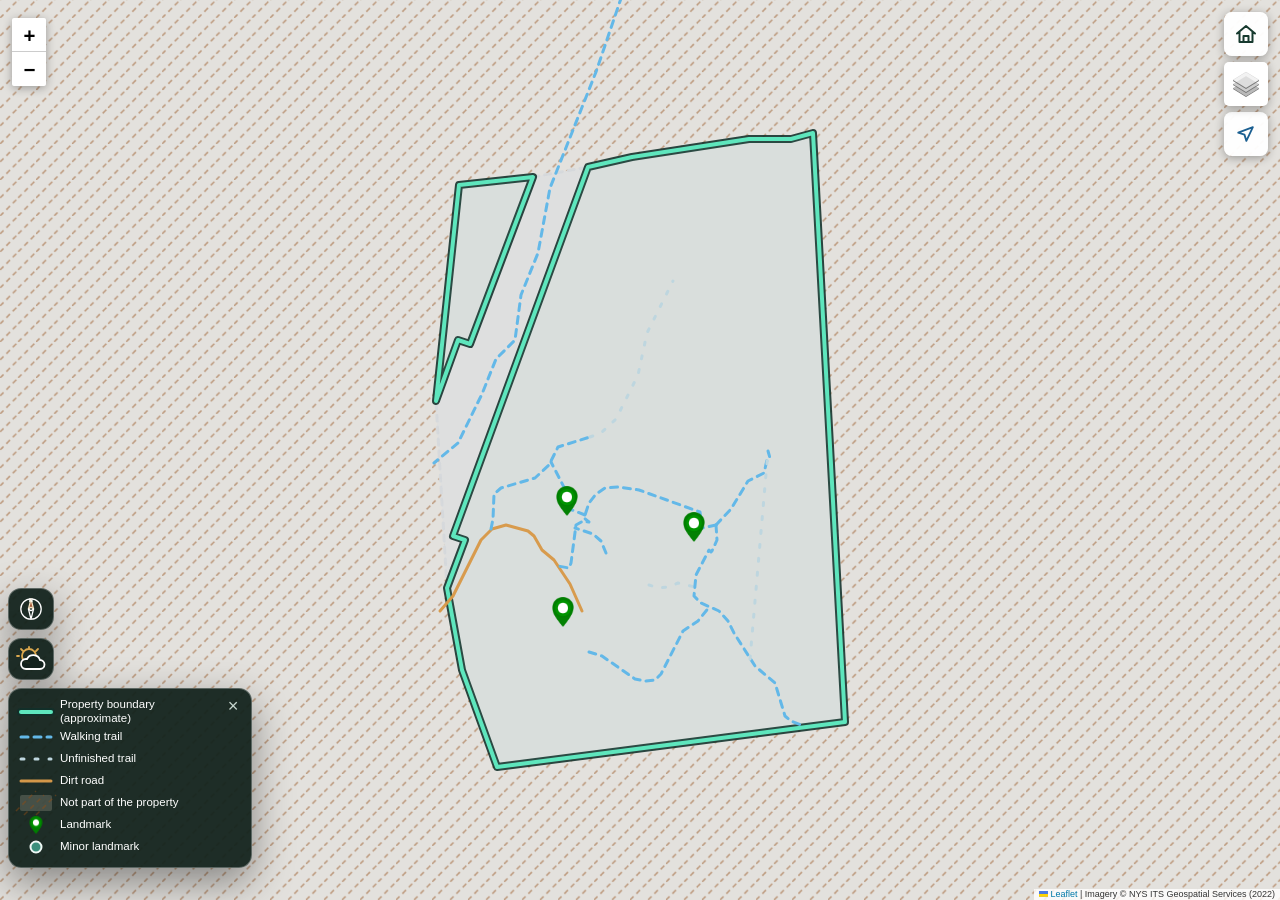
==== commit 3211cb89: "Add files via upload" ====
--- a/map.html
+++ b/map.html
@@ -7,8 +7,8 @@
   <title>457 Property Map</title>
   <link rel="icon" href="data:,">
   <link rel="stylesheet" href="vendor/leaflet/leaflet.css">
-  <link rel="stylesheet" href="shared.css?v=20261104-1">
-  <link rel="stylesheet" href="styles.css?v=20261104-1">
+  <link rel="stylesheet" href="shared.css?v=20261109-1">
+  <link rel="stylesheet" href="styles.css?v=20261109-1">
 </head>
 <body>
   <main id="map" aria-label="Interactive map of the approximate 457 Property boundaries"></main>
@@ -39,9 +39,9 @@
   </div>
   <noscript>This map requires JavaScript.</noscript>
   <script src="vendor/leaflet/leaflet.js"></script>
-  <script src="route-details.js?v=20261104-1"></script>
-  <script src="weather.js?v=20261104-1"></script>
-  <script src="cam-capture.js?v=20261104-1"></script>
-  <script src="app.js?v=20261104-1"></script>
+  <script src="route-details.js?v=20261109-1"></script>
+  <script src="weather.js?v=20261109-1"></script>
+  <script src="cam-capture.js?v=20261109-1"></script>
+  <script src="app.js?v=20261109-1"></script>
 </body>
 </html>
--- a/styles.css
+++ b/styles.css
@@ -966,6 +966,127 @@
 }
 .map-weather-control button:focus-visible { outline: 2px solid var(--owned); outline-offset: 2px; }
 
+.map-compass-control {
+  position: relative;
+  width: 46px;
+  height: 42px;
+  margin: 0 0 8px calc(8px + env(safe-area-inset-left)) !important;
+  color: var(--chrome-text);
+  font-family: inherit;
+}
+.map-compass-toggle {
+  width: 46px;
+  height: 42px;
+  display: grid;
+  place-items: center;
+  padding: 5px;
+  color: var(--chrome-text);
+  background: var(--chrome-surface);
+  border: var(--chrome-border);
+  border-radius: var(--chrome-radius);
+  box-shadow: var(--chrome-shadow);
+  cursor: pointer;
+}
+.map-compass-toggle[hidden] { display: none; }
+.map-compass-toggle-rose { width: 34px; height: 28px; overflow: visible; }
+.map-compass-toggle-rose circle,
+.map-compass-toggle-rose path { fill: none; stroke: currentColor; stroke-width: 1.5; stroke-linejoin: round; }
+.map-compass-toggle-rose path:first-of-type { fill: #a75c3c; stroke: #f2e4c5; }
+.map-compass-toggle-rose text { fill: currentColor; font: 700 6px system-ui, sans-serif; text-anchor: middle; }
+.map-compass-panel {
+  position: absolute;
+  left: -4px;
+  bottom: calc(100% + 11px);
+  width: min(212px, calc(100vw - 72px));
+  display: grid;
+  justify-items: center;
+  padding: 4px 12px 2px;
+  color: #f3e8cf;
+  background: transparent;
+  border: 0;
+  box-shadow: none;
+  pointer-events: none;
+  text-shadow: 0 1px 3px rgba(15, 20, 17, 0.95), 0 0 6px rgba(15, 20, 17, 0.9);
+}
+.map-compass-panel[hidden] { display: none; }
+.map-compass-rose {
+  width: min(184px, calc(100vw - 100px));
+  height: auto;
+  overflow: visible;
+  filter: drop-shadow(0 1px 2px rgba(12, 17, 14, 0.92));
+}
+.compass-rose-halo { fill: none; stroke: rgba(18, 25, 21, 0.8); stroke-width: 8; }
+.compass-rose-ring { fill: none; stroke: #eee2c5; stroke-width: 1.5; }
+.compass-rose-ticks { fill: none; stroke: #e8d9b8; stroke-width: 1.4; stroke-linecap: round; }
+.compass-rose-static-north,
+.compass-rose-static-south,
+.compass-rose-static-east,
+.compass-rose-static-west {
+  stroke: #f2e4c8;
+  stroke-width: 3;
+  stroke-linejoin: round;
+  paint-order: stroke fill;
+}
+.compass-rose-static-north { fill: #34352d; }
+.compass-rose-static-south { fill: #b99a6a; }
+.compass-rose-static-east,
+.compass-rose-static-west { fill: #87734f; }
+.compass-rose-center { fill: #292c27; stroke: #f0e2c5; stroke-width: 1.5; }
+.compass-cardinal {
+  fill: #f3e8cf;
+  stroke: rgba(18, 25, 21, 0.9);
+  stroke-width: 2.5;
+  paint-order: stroke fill;
+  font: 700 13px Georgia, serif;
+  text-anchor: middle;
+}
+.compass-heading-needle {
+  transform-box: view-box;
+  transform-origin: 50% 50%;
+  transition: transform 140ms ease-out;
+}
+.compass-heading-needle path {
+  fill: #a34f35;
+  stroke: #f3e5c8;
+  stroke-width: 3;
+  stroke-linejoin: round;
+  paint-order: stroke fill;
+}
+.compass-heading-needle .compass-heading-needle-tail { fill: #d5c4a0; }
+.map-compass-readout {
+  min-height: 1.3em;
+  margin: 1px 0 0;
+  color: #fff3d6;
+  font-size: 0.78rem;
+  font-weight: 700;
+  line-height: 1.3;
+  text-align: center;
+}
+.map-compass-close {
+  position: absolute;
+  top: 2px;
+  right: 2px;
+  width: 30px;
+  height: 30px;
+  padding: 0;
+  border: 1px solid rgba(244, 234, 211, 0.65);
+  border-radius: 50%;
+  color: #fff3d6;
+  background: rgba(20, 31, 25, 0.5);
+  box-shadow: 0 1px 4px rgba(0, 0, 0, 0.65);
+  font: inherit;
+  font-size: 1.1rem;
+  line-height: 1;
+  cursor: pointer;
+  pointer-events: auto;
+}
+.map-compass-close:focus-visible,
+.map-compass-toggle:focus-visible {
+  outline: 2px solid var(--owned);
+  outline-offset: 2px;
+}
+.map-compass-control button { touch-action: manipulation; }
+
 .minor-landmark-marker:hover,
 .minor-landmark-marker:focus-visible {
   filter: drop-shadow(0 0 4px rgba(94, 230, 189, 0.95));
@@ -1219,6 +1340,7 @@
   }
 
   .location-dot--near { animation: none; }
+  .compass-heading-needle { transition: none; }
 }
 /* Optional terrain keys stay compact and scroll with the map legend. */
 .map-legend {
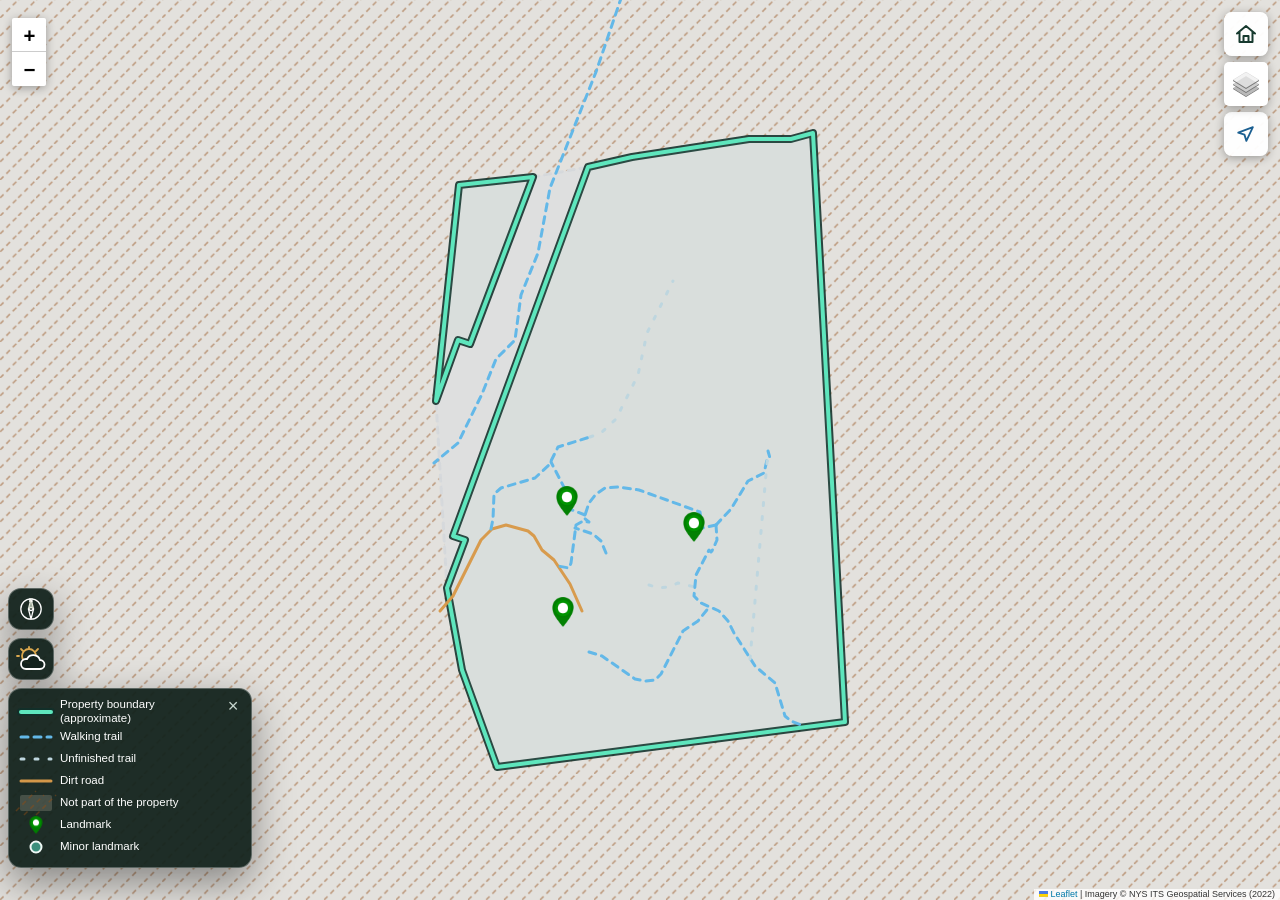
==== commit a8590e38: "update/2026-11-09-compass-live-heading Keep the mobile compass heading live during Guide me and fall" ====
--- a/map.html
+++ b/map.html
@@ -7,8 +7,8 @@
   <title>457 Property Map</title>
   <link rel="icon" href="data:,">
   <link rel="stylesheet" href="vendor/leaflet/leaflet.css">
-  <link rel="stylesheet" href="shared.css?v=20261109-1">
-  <link rel="stylesheet" href="styles.css?v=20261109-1">
+  <link rel="stylesheet" href="shared.css?v=20261109-2">
+  <link rel="stylesheet" href="styles.css?v=20261109-2">
 </head>
 <body>
   <main id="map" aria-label="Interactive map of the approximate 457 Property boundaries"></main>
@@ -39,9 +39,9 @@
   </div>
   <noscript>This map requires JavaScript.</noscript>
   <script src="vendor/leaflet/leaflet.js"></script>
-  <script src="route-details.js?v=20261109-1"></script>
-  <script src="weather.js?v=20261109-1"></script>
-  <script src="cam-capture.js?v=20261109-1"></script>
-  <script src="app.js?v=20261109-1"></script>
+  <script src="route-details.js?v=20261109-2"></script>
+  <script src="weather.js?v=20261109-2"></script>
+  <script src="cam-capture.js?v=20261109-2"></script>
+  <script src="app.js?v=20261109-2"></script>
 </body>
 </html>
--- a/styles.css
+++ b/styles.css
@@ -992,6 +992,16 @@
 .map-compass-toggle-rose circle,
 .map-compass-toggle-rose path { fill: none; stroke: currentColor; stroke-width: 1.5; stroke-linejoin: round; }
 .map-compass-toggle-rose path:first-of-type { fill: #a75c3c; stroke: #f2e4c5; }
+.map-compass-toggle-heading {
+  transform-box: view-box;
+  transform-origin: 50% 50%;
+  transition: transform 140ms ease-out;
+}
+.map-compass-toggle[data-heading-state="inactive"] .map-compass-toggle-heading path:first-of-type,
+.map-compass-toggle[data-heading-state="unavailable"] .map-compass-toggle-heading path:first-of-type {
+  fill: #9aa798;
+  stroke: #e0e6d9;
+}
 .map-compass-toggle-rose text { fill: currentColor; font: 700 6px system-ui, sans-serif; text-anchor: middle; }
 .map-compass-panel {
   position: absolute;
@@ -1341,6 +1351,7 @@
 
   .location-dot--near { animation: none; }
   .compass-heading-needle { transition: none; }
+  .map-compass-toggle-heading { transition: none; }
 }
 /* Optional terrain keys stay compact and scroll with the map legend. */
 .map-legend {
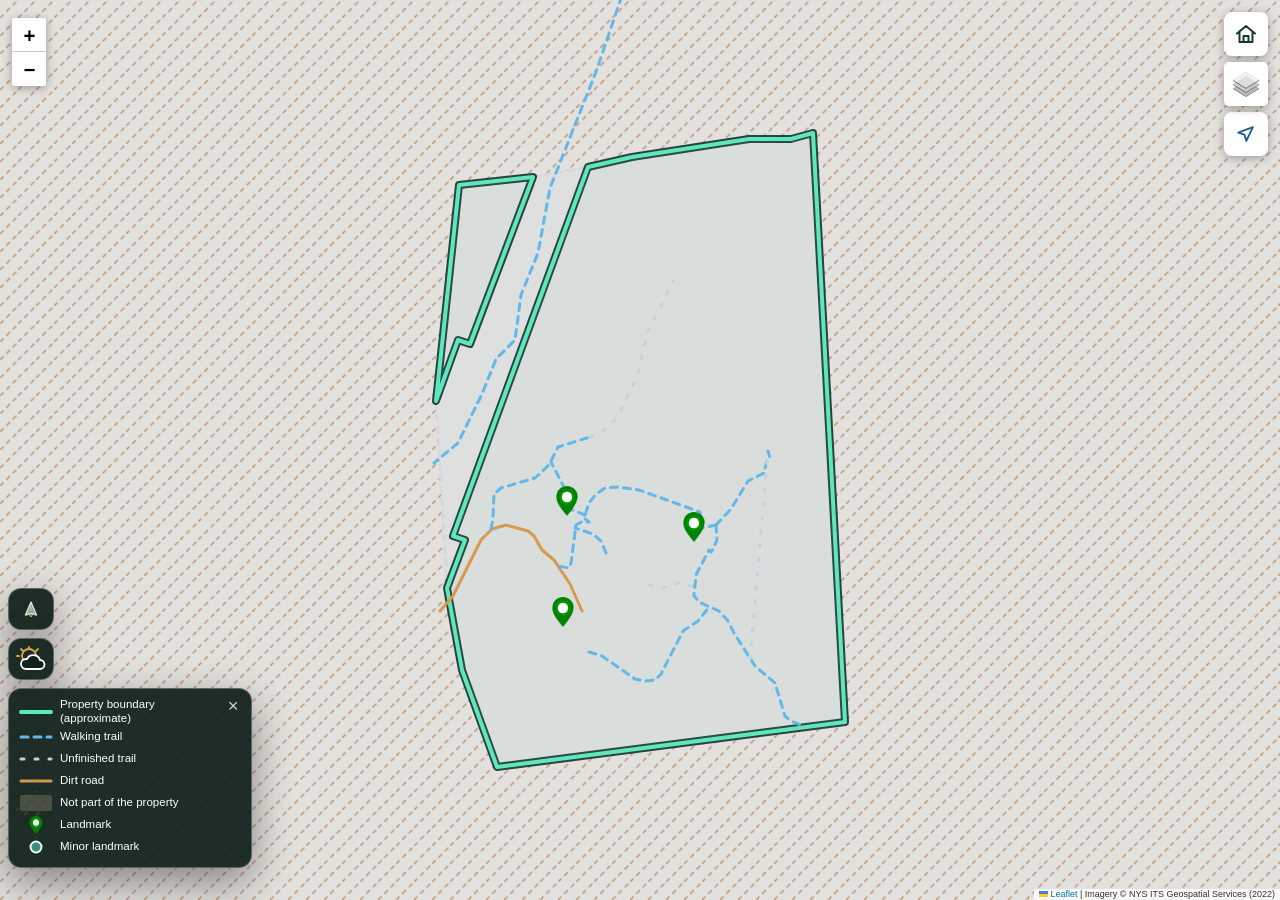
==== commit 450157b8: "2026-11-09-compass-design+map-aspect-key Refine the compass rose and add mobile tap-to-minimize beha" ====
--- a/map.html
+++ b/map.html
@@ -7,8 +7,8 @@
   <title>457 Property Map</title>
   <link rel="icon" href="data:,">
   <link rel="stylesheet" href="vendor/leaflet/leaflet.css">
-  <link rel="stylesheet" href="shared.css?v=20261109-2">
-  <link rel="stylesheet" href="styles.css?v=20261109-2">
+  <link rel="stylesheet" href="shared.css?v=20261109-6">
+  <link rel="stylesheet" href="styles.css?v=20261109-6">
 </head>
 <body>
   <main id="map" aria-label="Interactive map of the approximate 457 Property boundaries"></main>
@@ -39,9 +39,9 @@
   </div>
   <noscript>This map requires JavaScript.</noscript>
   <script src="vendor/leaflet/leaflet.js"></script>
-  <script src="route-details.js?v=20261109-2"></script>
-  <script src="weather.js?v=20261109-2"></script>
-  <script src="cam-capture.js?v=20261109-2"></script>
-  <script src="app.js?v=20261109-2"></script>
+  <script src="route-details.js?v=20261109-6"></script>
+  <script src="weather.js?v=20261109-6"></script>
+  <script src="cam-capture.js?v=20261109-6"></script>
+  <script src="app.js?v=20261109-6"></script>
 </body>
 </html>
--- a/styles.css
+++ b/styles.css
@@ -388,6 +388,25 @@
   visibility: hidden;
 }
 
+.topographic-ground-tile {
+  background-color: #f2f0e9;
+  pointer-events: none;
+}
+
+.topographic-source-status {
+  max-width: min(240px, calc(100vw - 72px));
+  pointer-events: none;
+  padding: 7px 9px;
+  border: 1px solid rgba(116, 87, 54, 0.36);
+  border-radius: 6px;
+  color: #493522;
+  background: rgba(255, 250, 239, 0.96);
+  box-shadow: 0 2px 8px rgba(0, 0, 0, 0.24);
+  font: 12px/1.35 system-ui, sans-serif;
+}
+
+.topographic-source-status[hidden] { display: none; }
+
 .leaflet-control-attribution {
   max-width: 65vw;
   font-size: 9px !important;
@@ -989,14 +1008,14 @@
 }
 .map-compass-toggle[hidden] { display: none; }
 .map-compass-toggle-rose { width: 34px; height: 28px; overflow: visible; }
-.map-compass-toggle-rose circle,
-.map-compass-toggle-rose path { fill: none; stroke: currentColor; stroke-width: 1.5; stroke-linejoin: round; }
-.map-compass-toggle-rose path:first-of-type { fill: #a75c3c; stroke: #f2e4c5; }
 .map-compass-toggle-heading {
   transform-box: view-box;
   transform-origin: 50% 50%;
   transition: transform 140ms ease-out;
 }
+.map-compass-toggle-arrow { fill: #a75c3c; stroke: #f2e4c5; stroke-width: 1.5; stroke-linejoin: round; }
+.map-compass-toggle-highlight { fill: none; stroke: #f2e4c5; stroke-width: 0.75; stroke-linecap: round; opacity: 0.88; }
+.map-compass-toggle-hub { fill: #34352d; stroke: #f2e4c5; stroke-width: 0.85; }
 .map-compass-toggle[data-heading-state="inactive"] .map-compass-toggle-heading path:first-of-type,
 .map-compass-toggle[data-heading-state="unavailable"] .map-compass-toggle-heading path:first-of-type {
   fill: #9aa798;
@@ -1023,31 +1042,40 @@
   width: min(184px, calc(100vw - 100px));
   height: auto;
   overflow: visible;
+  pointer-events: none;
   filter: drop-shadow(0 1px 2px rgba(12, 17, 14, 0.92));
 }
-.compass-rose-halo { fill: none; stroke: rgba(18, 25, 21, 0.8); stroke-width: 8; }
+.compass-rose-focus-ring {
+  fill: none;
+  stroke: var(--owned);
+  stroke-width: 2.5;
+  opacity: 0;
+  pointer-events: none;
+}
+.map-compass-rose:focus { outline: none; }
+.map-compass-rose:focus .compass-rose-focus-ring { opacity: 0.96; }
+.compass-rose-halo { fill: none; stroke: rgba(18, 25, 21, 0.78); stroke-width: 3.5; }
 .compass-rose-ring { fill: none; stroke: #eee2c5; stroke-width: 1.5; }
-.compass-rose-ticks { fill: none; stroke: #e8d9b8; stroke-width: 1.4; stroke-linecap: round; }
-.compass-rose-static-north,
-.compass-rose-static-south,
-.compass-rose-static-east,
-.compass-rose-static-west {
+.compass-rose-ticks { fill: none; stroke: #e8d9b8; stroke-linecap: round; }
+.compass-rose-tick { filter: drop-shadow(0 0 0.8px rgba(18, 25, 21, 0.95)); }
+.compass-rose-tick--cardinal { stroke-width: 2; }
+.compass-rose-tick--intercardinal { stroke-width: 1.65; }
+.compass-rose-tick--minor { stroke-width: 1.35; }
+.compass-rose-static-arm {
+  fill: #87734f;
   stroke: #f2e4c8;
   stroke-width: 3;
   stroke-linejoin: round;
   paint-order: stroke fill;
 }
-.compass-rose-static-north { fill: #34352d; }
-.compass-rose-static-south { fill: #b99a6a; }
-.compass-rose-static-east,
-.compass-rose-static-west { fill: #87734f; }
 .compass-rose-center { fill: #292c27; stroke: #f0e2c5; stroke-width: 1.5; }
 .compass-cardinal {
   fill: #f3e8cf;
   stroke: rgba(18, 25, 21, 0.9);
-  stroke-width: 2.5;
+  stroke-width: 2.2;
   paint-order: stroke fill;
-  font: 700 13px Georgia, serif;
+  font: 700 13px Georgia, "Times New Roman", serif;
+  letter-spacing: 0.04em;
   text-anchor: middle;
 }
 .compass-heading-needle {
@@ -1055,14 +1083,28 @@
   transform-origin: 50% 50%;
   transition: transform 140ms ease-out;
 }
-.compass-heading-needle path {
+.compass-heading-needle-forward {
   fill: #a34f35;
   stroke: #f3e5c8;
   stroke-width: 3;
   stroke-linejoin: round;
   paint-order: stroke fill;
 }
-.compass-heading-needle .compass-heading-needle-tail { fill: #d5c4a0; }
+.compass-heading-needle .compass-heading-needle-tail {
+  fill: #d5c4a0;
+  stroke: #f3e5c8;
+  stroke-width: 2.1;
+  stroke-linejoin: round;
+  paint-order: stroke fill;
+}
+.compass-heading-needle-highlight {
+  fill: none;
+  stroke: #f2e4c5;
+  stroke-width: 1.35;
+  stroke-linecap: round;
+  opacity: 0.78;
+  pointer-events: none;
+}
 .map-compass-readout {
   min-height: 1.3em;
   margin: 1px 0 0;
@@ -1071,6 +1113,8 @@
   font-weight: 700;
   line-height: 1.3;
   text-align: center;
+  -webkit-text-stroke: 0.3px rgba(18, 25, 21, 0.55);
+  text-shadow: 0 1px 3px rgba(15, 20, 17, 0.95), 0 0 6px rgba(15, 20, 17, 0.82);
 }
 .map-compass-close {
   position: absolute;
@@ -1095,7 +1139,19 @@
   outline: 2px solid var(--owned);
   outline-offset: 2px;
 }
+.map-compass-rose:focus { outline: none; }
 .map-compass-control button { touch-action: manipulation; }
+
+@media (max-width: 720px) {
+  .map-compass-rose { pointer-events: none; cursor: pointer; }
+  .map-compass-rose circle,
+  .map-compass-rose line,
+  .map-compass-rose path,
+  .map-compass-rose text { pointer-events: visiblePainted; }
+  .map-compass-rose .compass-rose-focus-ring { pointer-events: none; }
+  .map-compass-readout { pointer-events: auto; cursor: pointer; }
+  .map-compass-close { display: none; }
+}
 
 .minor-landmark-marker:hover,
 .minor-landmark-marker:focus-visible {
@@ -1380,3 +1436,44 @@
   height: 10px;
   display: inline-block;
 }
+.terrain-aspect-key-caption {
+  display: block;
+  margin-top: 3px;
+  font-size: 10px;
+  line-height: 1.2;
+}
+.terrain-aspect-key {
+  width: 96px;
+  margin: 2px auto 0;
+}
+.terrain-aspect-key svg {
+  width: 96px;
+  height: 96px;
+  display: block;
+  overflow: visible;
+}
+.terrain-aspect-sector { stroke-linejoin: round; }
+.terrain-aspect-direction {
+  font: 700 9.5px/1 system-ui, sans-serif;
+  text-anchor: middle;
+  dominant-baseline: central;
+  pointer-events: none;
+}
+.terrain-aspect-center {
+  fill: #f5f1e8;
+  stroke: #7f877e;
+  stroke-width: 1;
+  pointer-events: none;
+}
+.terrain-aspect-key-text {
+  position: absolute !important;
+  width: 1px !important;
+  height: 1px !important;
+  padding: 0 !important;
+  margin: -1px !important;
+  overflow: hidden !important;
+  clip: rect(0, 0, 0, 0) !important;
+  clip-path: inset(50%) !important;
+  white-space: nowrap !important;
+  border: 0 !important;
+}
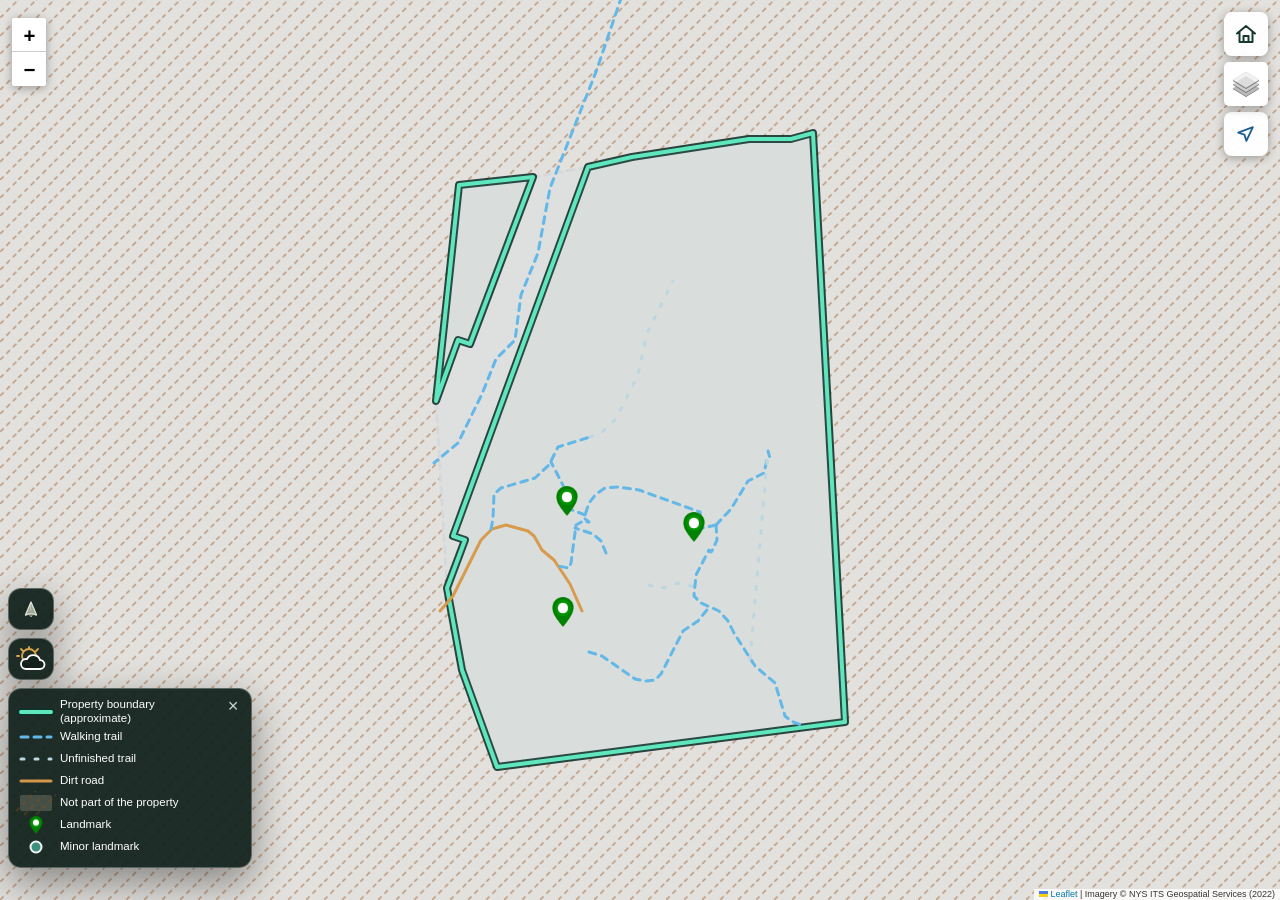
==== commit 1412cde1: "update/2026-11-13-compass-repair Repair compass motion and full-circle tap-to-minimize behavior." ====
--- a/map.html
+++ b/map.html
@@ -7,8 +7,8 @@
   <title>457 Property Map</title>
   <link rel="icon" href="data:,">
   <link rel="stylesheet" href="vendor/leaflet/leaflet.css">
-  <link rel="stylesheet" href="shared.css?v=20261109-6">
-  <link rel="stylesheet" href="styles.css?v=20261109-6">
+  <link rel="stylesheet" href="shared.css?v=20261113-1">
+  <link rel="stylesheet" href="styles.css?v=20261113-1">
 </head>
 <body>
   <main id="map" aria-label="Interactive map of the approximate 457 Property boundaries"></main>
@@ -39,9 +39,9 @@
   </div>
   <noscript>This map requires JavaScript.</noscript>
   <script src="vendor/leaflet/leaflet.js"></script>
-  <script src="route-details.js?v=20261109-6"></script>
-  <script src="weather.js?v=20261109-6"></script>
-  <script src="cam-capture.js?v=20261109-6"></script>
-  <script src="app.js?v=20261109-6"></script>
+  <script src="route-details.js?v=20261113-1"></script>
+  <script src="weather.js?v=20261113-1"></script>
+  <script src="cam-capture.js?v=20261113-1"></script>
+  <script src="app.js?v=20261113-1"></script>
 </body>
 </html>
--- a/styles.css
+++ b/styles.css
@@ -1011,7 +1011,7 @@
 .map-compass-toggle-heading {
   transform-box: view-box;
   transform-origin: 50% 50%;
-  transition: transform 140ms ease-out;
+  transition: none;
 }
 .map-compass-toggle-arrow { fill: #a75c3c; stroke: #f2e4c5; stroke-width: 1.5; stroke-linejoin: round; }
 .map-compass-toggle-highlight { fill: none; stroke: #f2e4c5; stroke-width: 0.75; stroke-linecap: round; opacity: 0.88; }
@@ -1053,6 +1053,7 @@
   pointer-events: none;
 }
 .map-compass-rose:focus { outline: none; }
+.compass-dismiss-disk { fill: transparent; pointer-events: none; }
 .map-compass-rose:focus .compass-rose-focus-ring { opacity: 0.96; }
 .compass-rose-halo { fill: none; stroke: rgba(18, 25, 21, 0.78); stroke-width: 3.5; }
 .compass-rose-ring { fill: none; stroke: #eee2c5; stroke-width: 1.5; }
@@ -1081,7 +1082,7 @@
 .compass-heading-needle {
   transform-box: view-box;
   transform-origin: 50% 50%;
-  transition: transform 140ms ease-out;
+  transition: none;
 }
 .compass-heading-needle-forward {
   fill: #a34f35;
@@ -1143,13 +1144,11 @@
 .map-compass-control button { touch-action: manipulation; }
 
 @media (max-width: 720px) {
-  .map-compass-rose { pointer-events: none; cursor: pointer; }
-  .map-compass-rose circle,
-  .map-compass-rose line,
-  .map-compass-rose path,
-  .map-compass-rose text { pointer-events: visiblePainted; }
+  .map-compass-rose { pointer-events: none; cursor: pointer; touch-action: none; }
+  .map-compass-rose * { pointer-events: none; }
+  .map-compass-rose .compass-dismiss-disk { fill: transparent; pointer-events: all; }
   .map-compass-rose .compass-rose-focus-ring { pointer-events: none; }
-  .map-compass-readout { pointer-events: auto; cursor: pointer; }
+  .map-compass-readout { pointer-events: auto; cursor: pointer; touch-action: manipulation; }
   .map-compass-close { display: none; }
 }
 
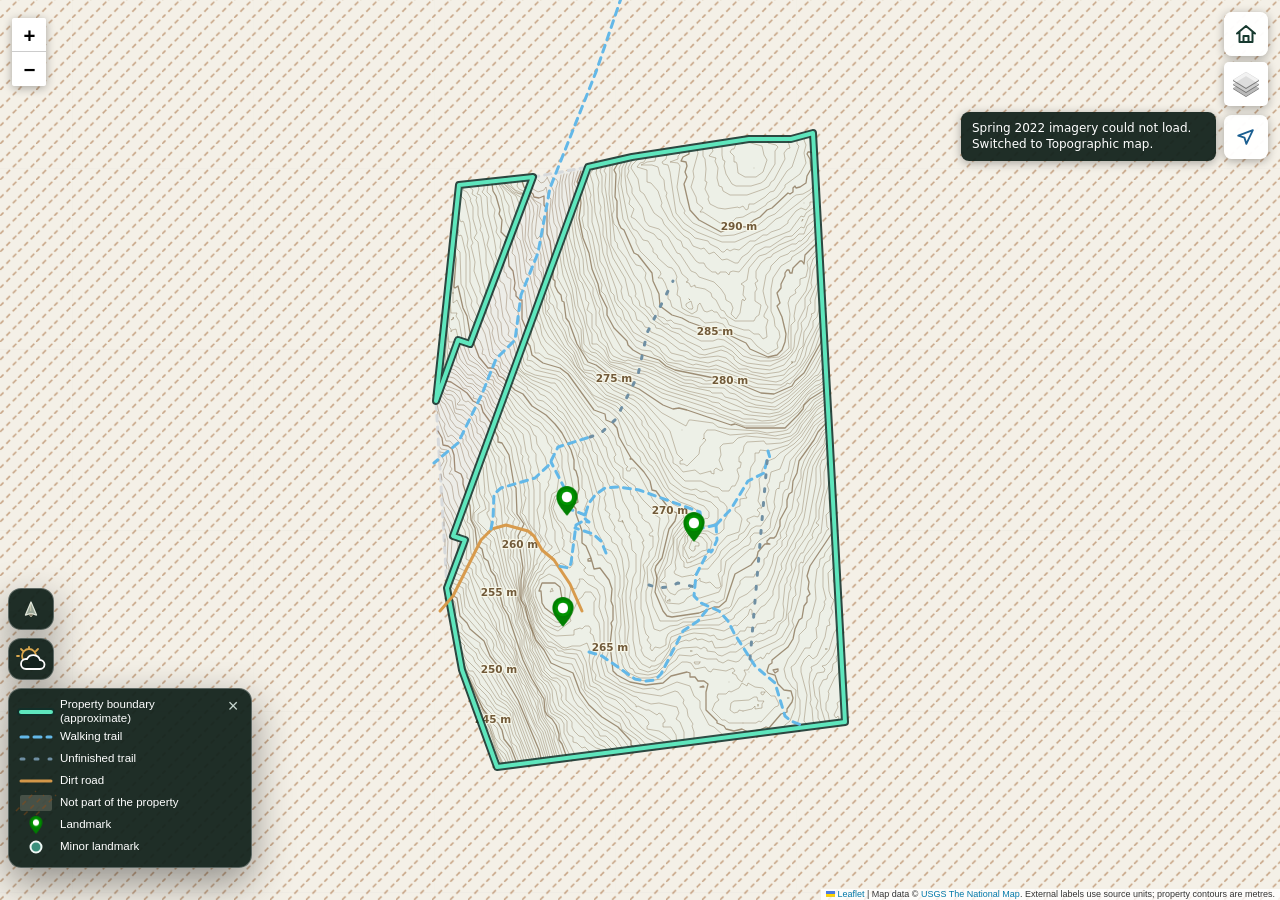
==== commit 40586a9c: "codex/20261120-parcels-imagery Add nearby county parcels and a four-year historical imagery selector" ====
--- a/map.html
+++ b/map.html
@@ -7,8 +7,8 @@
   <title>457 Property Map</title>
   <link rel="icon" href="data:,">
   <link rel="stylesheet" href="vendor/leaflet/leaflet.css">
-  <link rel="stylesheet" href="shared.css?v=20261113-1">
-  <link rel="stylesheet" href="styles.css?v=20261113-1">
+  <link rel="stylesheet" href="shared.css?v=20261120-2">
+  <link rel="stylesheet" href="styles.css?v=20261120-2">
 </head>
 <body>
   <main id="map" aria-label="Interactive map of the approximate 457 Property boundaries"></main>
@@ -39,9 +39,9 @@
   </div>
   <noscript>This map requires JavaScript.</noscript>
   <script src="vendor/leaflet/leaflet.js"></script>
-  <script src="route-details.js?v=20261113-1"></script>
-  <script src="weather.js?v=20261113-1"></script>
-  <script src="cam-capture.js?v=20261113-1"></script>
-  <script src="app.js?v=20261113-1"></script>
+  <script src="route-details.js?v=20261120-2"></script>
+  <script src="weather.js?v=20261120-2"></script>
+  <script src="cam-capture.js?v=20261120-2"></script>
+  <script src="app.js?v=20261120-2"></script>
 </body>
 </html>
--- a/styles.css
+++ b/styles.css
@@ -435,6 +435,10 @@
   width: min(210px, calc(100vw - 108px));
 }
 
+.nearby-parcel-popup .map-popup-content {
+  overflow-wrap: anywhere;
+}
+
 .map-popup-content > strong {
   display: block;
   margin: 0 0 5px;
@@ -469,6 +473,20 @@
 }
 
 .leaflet-pane > svg path.leaflet-interactive:focus:not(:focus-visible) { outline: none; }
+
+/* Keep near-transparent authored hit paths active by geometry so pane order
+   still decides overlaps. Line paths use their stroke; area paths use fill. */
+.leaflet-interactions-pane-pane path.leaflet-interactive[fill="none"],
+.leaflet-trail-interactions-pane-pane path.leaflet-interactive[fill="none"] {
+  pointer-events: stroke;
+}
+
+.leaflet-interactions-pane-pane path.leaflet-interactive:not([fill="none"]),
+.leaflet-trail-interactions-pane-pane path.leaflet-interactive:not([fill="none"]),
+.leaflet-soil-interactions-pane-pane path.leaflet-interactive:not([fill="none"]),
+.leaflet-nearby-parcel-interactions-pane-pane path.leaflet-interactive:not([fill="none"]) {
+  pointer-events: fill;
+}
 
 .map-popup-secondary,
 .map-popup-detail,
@@ -1171,6 +1189,78 @@
   pointer-events: none;
 }
 
+.historical-imagery-section {
+  margin-top: 6px;
+  border-top: 1px solid #d7d7d7;
+}
+
+.historical-imagery-toggle {
+  width: 100%;
+  min-height: 36px;
+  display: flex;
+  align-items: center;
+  justify-content: space-between;
+  gap: 12px;
+  padding: 5px 2px;
+  border: 0;
+  color: #4c6259;
+  background: transparent;
+  font: inherit;
+  font-size: 0.82rem;
+  font-weight: 700;
+  text-align: left;
+  cursor: pointer;
+  touch-action: manipulation;
+}
+
+.historical-imagery-toggle::after {
+  content: "+";
+  flex: 0 0 auto;
+  font-size: 1.05rem;
+  line-height: 1;
+}
+
+.historical-imagery-toggle[aria-expanded="true"]::after {
+  content: "−";
+}
+
+.historical-imagery-toggle:hover,
+.historical-imagery-toggle:focus-visible {
+  color: var(--shared-accent-deep);
+  outline: 2px solid var(--owned);
+  outline-offset: 1px;
+}
+
+.historical-imagery-options[hidden] {
+  display: none;
+}
+
+.historical-imagery-year {
+  min-height: 34px;
+  display: flex;
+  align-items: center;
+  gap: 8px;
+  padding: 4px 2px;
+  color: #333333;
+  cursor: pointer;
+  touch-action: manipulation;
+}
+
+.historical-imagery-selector {
+  width: 18px;
+  height: 18px;
+  margin: 0;
+  flex: 0 0 auto;
+  accent-color: var(--shared-accent-deep);
+}
+
+.historical-imagery-note {
+  margin: 2px 0 5px 28px;
+  color: #59645e;
+  font-size: 0.68rem;
+  line-height: 1.35;
+}
+
 .guidance-target-highlight {
   border: 0;
   background: transparent;
